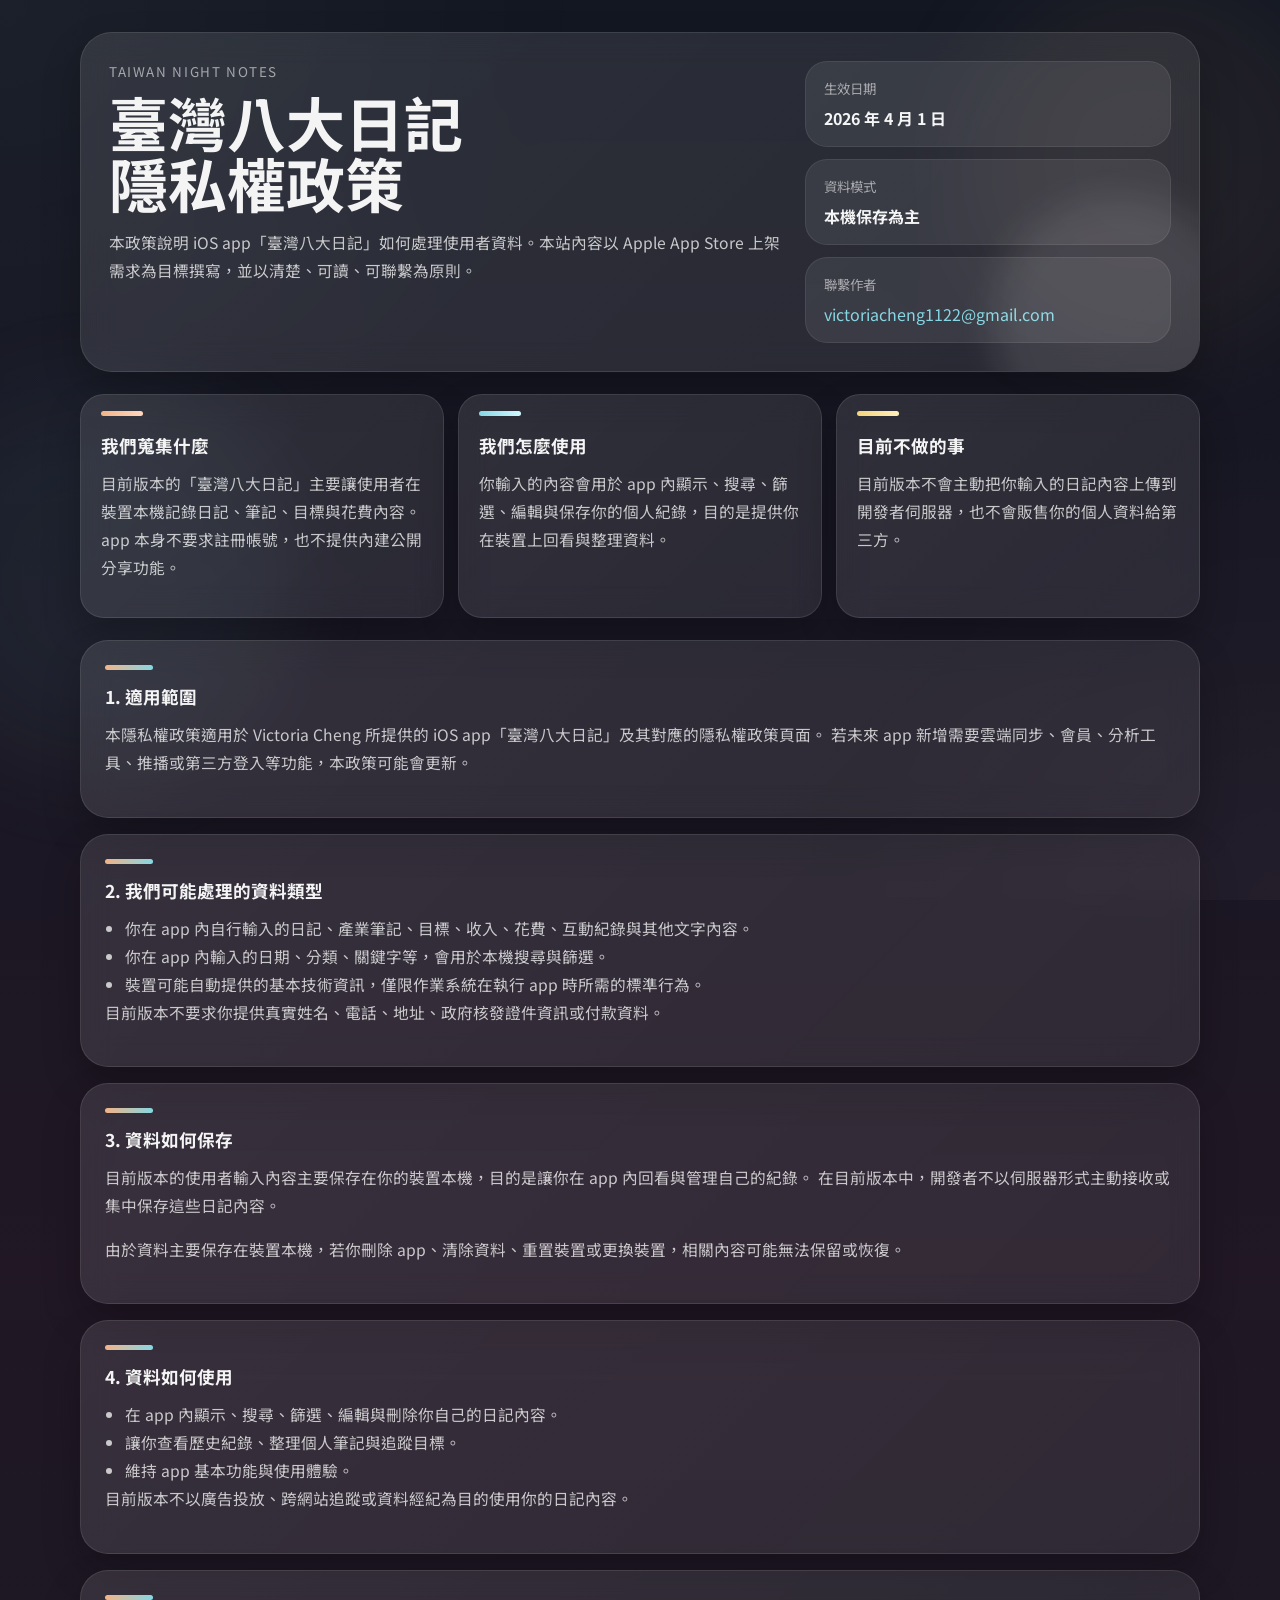
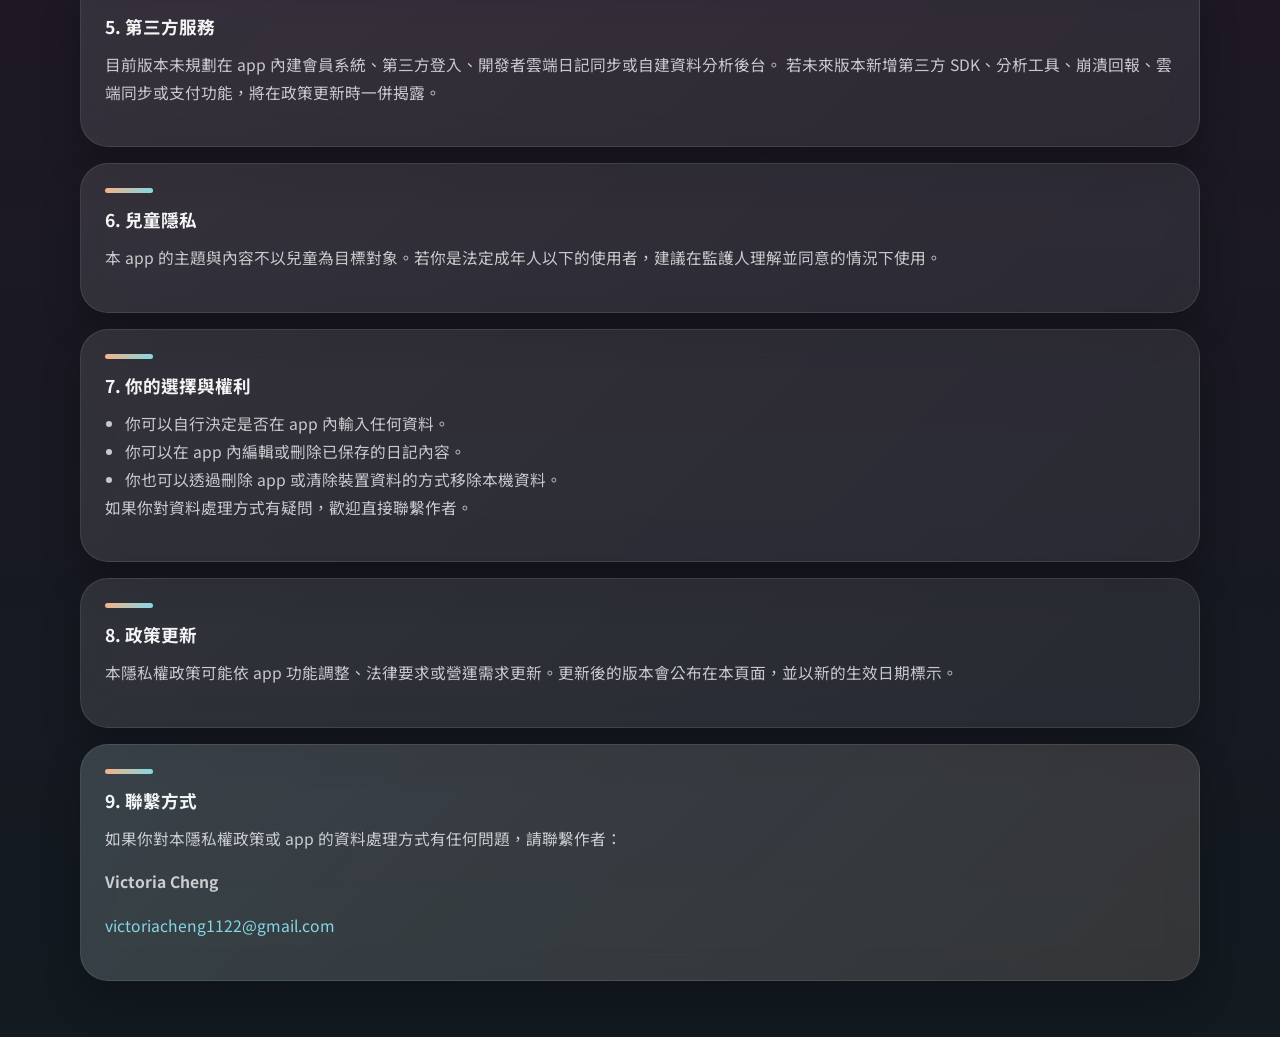
==== index.html @ fa80fc28 "Add privacy policy site" ====
<!DOCTYPE html>
<html lang="zh-Hant">
<head>
  <meta charset="UTF-8">
  <meta name="viewport" content="width=device-width, initial-scale=1.0">
  <title>臺灣八大日記 Privacy Policy</title>
  <meta
    name="description"
    content="臺灣八大日記隱私權政策。說明本 app 如何處理本機日記資料、是否蒐集個人資訊，以及聯繫作者 Victoria Cheng 的方式。"
  >
  <link rel="preconnect" href="https://fonts.googleapis.com">
  <link rel="preconnect" href="https://fonts.gstatic.com" crossorigin>
  <link href="https://fonts.googleapis.com/css2?family=Noto+Sans+TC:wght@400;500;600;700;800&display=swap" rel="stylesheet">
  <link rel="stylesheet" href="./styles.css">
</head>
<body>
  <div class="background-glow glow-left"></div>
  <div class="background-glow glow-right"></div>

  <main class="page-shell">
    <section class="hero-card">
      <div class="hero-copy">
        <p class="eyebrow">Taiwan Night Notes</p>
        <h1>臺灣八大日記<br>隱私權政策</h1>
        <p class="hero-text">
          本政策說明 iOS app「臺灣八大日記」如何處理使用者資料。本站內容以 Apple App Store
          上架需求為目標撰寫，並以清楚、可讀、可聯繫為原則。
        </p>
      </div>

      <aside class="hero-status">
        <div class="status-card">
          <span class="status-label">生效日期</span>
          <strong>2026 年 4 月 1 日</strong>
        </div>
        <div class="status-card">
          <span class="status-label">資料模式</span>
          <strong>本機保存為主</strong>
        </div>
        <div class="status-card">
          <span class="status-label">聯繫作者</span>
          <a href="mailto:victoriacheng1122@gmail.com">victoriacheng1122@gmail.com</a>
        </div>
      </aside>
    </section>

    <section class="summary-grid">
      <article class="summary-card accent-warm">
        <h2>我們蒐集什麼</h2>
        <p>
          目前版本的「臺灣八大日記」主要讓使用者在裝置本機記錄日記、筆記、目標與花費內容。
          app 本身不要求註冊帳號，也不提供內建公開分享功能。
        </p>
      </article>
      <article class="summary-card accent-cool">
        <h2>我們怎麼使用</h2>
        <p>
          你輸入的內容會用於 app 內顯示、搜尋、篩選、編輯與保存你的個人紀錄，目的是提供你在裝置上回看與整理資料。
        </p>
      </article>
      <article class="summary-card accent-gold">
        <h2>目前不做的事</h2>
        <p>
          目前版本不會主動把你輸入的日記內容上傳到開發者伺服器，也不會販售你的個人資料給第三方。
        </p>
      </article>
    </section>

    <section class="policy-layout">
      <article class="policy-card">
        <div class="section-marker"></div>
        <h2>1. 適用範圍</h2>
        <p>
          本隱私權政策適用於 Victoria Cheng 所提供的 iOS app「臺灣八大日記」及其對應的隱私權政策頁面。
          若未來 app 新增需要雲端同步、會員、分析工具、推播或第三方登入等功能，本政策可能會更新。
        </p>
      </article>

      <article class="policy-card">
        <div class="section-marker"></div>
        <h2>2. 我們可能處理的資料類型</h2>
        <ul>
          <li>你在 app 內自行輸入的日記、產業筆記、目標、收入、花費、互動紀錄與其他文字內容。</li>
          <li>你在 app 內輸入的日期、分類、關鍵字等，會用於本機搜尋與篩選。</li>
          <li>裝置可能自動提供的基本技術資訊，僅限作業系統在執行 app 時所需的標準行為。</li>
        </ul>
        <p>
          目前版本不要求你提供真實姓名、電話、地址、政府核發證件資訊或付款資料。
        </p>
      </article>

      <article class="policy-card">
        <div class="section-marker"></div>
        <h2>3. 資料如何保存</h2>
        <p>
          目前版本的使用者輸入內容主要保存在你的裝置本機，目的是讓你在 app 內回看與管理自己的紀錄。
          在目前版本中，開發者不以伺服器形式主動接收或集中保存這些日記內容。
        </p>
        <p>
          由於資料主要保存在裝置本機，若你刪除 app、清除資料、重置裝置或更換裝置，相關內容可能無法保留或恢復。
        </p>
      </article>

      <article class="policy-card">
        <div class="section-marker"></div>
        <h2>4. 資料如何使用</h2>
        <ul>
          <li>在 app 內顯示、搜尋、篩選、編輯與刪除你自己的日記內容。</li>
          <li>讓你查看歷史紀錄、整理個人筆記與追蹤目標。</li>
          <li>維持 app 基本功能與使用體驗。</li>
        </ul>
        <p>
          目前版本不以廣告投放、跨網站追蹤或資料經紀為目的使用你的日記內容。
        </p>
      </article>

      <article class="policy-card">
        <div class="section-marker"></div>
        <h2>5. 第三方服務</h2>
        <p>
          目前版本未規劃在 app 內建會員系統、第三方登入、開發者雲端日記同步或自建資料分析後台。
          若未來版本新增第三方 SDK、分析工具、崩潰回報、雲端同步或支付功能，將在政策更新時一併揭露。
        </p>
      </article>

      <article class="policy-card">
        <div class="section-marker"></div>
        <h2>6. 兒童隱私</h2>
        <p>
          本 app 的主題與內容不以兒童為目標對象。若你是法定成年人以下的使用者，建議在監護人理解並同意的情況下使用。
        </p>
      </article>

      <article class="policy-card">
        <div class="section-marker"></div>
        <h2>7. 你的選擇與權利</h2>
        <ul>
          <li>你可以自行決定是否在 app 內輸入任何資料。</li>
          <li>你可以在 app 內編輯或刪除已保存的日記內容。</li>
          <li>你也可以透過刪除 app 或清除裝置資料的方式移除本機資料。</li>
        </ul>
        <p>
          如果你對資料處理方式有疑問，歡迎直接聯繫作者。
        </p>
      </article>

      <article class="policy-card">
        <div class="section-marker"></div>
        <h2>8. 政策更新</h2>
        <p>
          本隱私權政策可能依 app 功能調整、法律要求或營運需求更新。更新後的版本會公布在本頁面，並以新的生效日期標示。
        </p>
      </article>

      <article class="policy-card contact-card">
        <div class="section-marker"></div>
        <h2>9. 聯繫方式</h2>
        <p>如果你對本隱私權政策或 app 的資料處理方式有任何問題，請聯繫作者：</p>
        <p><strong>Victoria Cheng</strong></p>
        <p><a href="mailto:victoriacheng1122@gmail.com">victoriacheng1122@gmail.com</a></p>
      </article>
    </section>
  </main>
</body>
</html>
---- styles.css ----
:root {
  --bg-top: #121722;
  --bg-mid: #211725;
  --bg-bottom: #121a20;
  --surface: rgba(255, 255, 255, 0.08);
  --surface-strong: rgba(255, 255, 255, 0.11);
  --border: rgba(255, 255, 255, 0.1);
  --text-main: rgba(255, 255, 255, 0.95);
  --text-soft: rgba(255, 255, 255, 0.74);
  --text-faint: rgba(255, 255, 255, 0.56);
  --warm: #f2b387;
  --cool: #86d7e3;
  --gold: #f4d37a;
  --shadow: rgba(0, 0, 0, 0.24);
}

* {
  box-sizing: border-box;
}

html {
  color-scheme: dark;
}

body {
  margin: 0;
  min-height: 100vh;
  font-family: "Noto Sans TC", sans-serif;
  color: var(--text-main);
  background:
    linear-gradient(180deg, var(--bg-top) 0%, var(--bg-mid) 48%, var(--bg-bottom) 100%);
  position: relative;
  overflow-x: hidden;
}

body::before {
  content: "";
  position: fixed;
  inset: 0;
  background:
    radial-gradient(circle at top left, rgba(255, 255, 255, 0.04), transparent 38%),
    radial-gradient(circle at bottom right, rgba(255, 255, 255, 0.03), transparent 32%);
  pointer-events: none;
}

.background-glow {
  position: fixed;
  width: 24rem;
  height: 24rem;
  border-radius: 999px;
  filter: blur(54px);
  opacity: 0.34;
  pointer-events: none;
}

.glow-left {
  background: rgba(134, 215, 227, 0.18);
  left: -6rem;
  bottom: 8rem;
}

.glow-right {
  background: rgba(242, 179, 135, 0.18);
  right: -4rem;
  top: -2rem;
}

.page-shell {
  width: min(1120px, calc(100vw - 32px));
  margin: 0 auto;
  padding: 32px 0 56px;
}

.hero-card,
.summary-card,
.policy-card {
  border: 1px solid var(--border);
  background: linear-gradient(135deg, var(--surface-strong), var(--surface));
  backdrop-filter: blur(16px);
  -webkit-backdrop-filter: blur(16px);
  box-shadow: 0 18px 38px var(--shadow);
}

.hero-card {
  border-radius: 32px;
  padding: 28px;
  display: grid;
  grid-template-columns: minmax(0, 1.75fr) minmax(280px, 0.95fr);
  gap: 22px;
  position: relative;
  overflow: hidden;
}

.hero-card::after {
  content: "";
  position: absolute;
  inset: auto -3rem -5rem auto;
  width: 16rem;
  height: 16rem;
  border-radius: 999px;
  background: rgba(255, 255, 255, 0.1);
  filter: blur(18px);
}

.eyebrow {
  margin: 0 0 10px;
  color: var(--text-faint);
  font-size: 0.84rem;
  letter-spacing: 0.12em;
  text-transform: uppercase;
}

h1,
h2,
p,
ul {
  margin-top: 0;
}

h1 {
  margin-bottom: 16px;
  font-size: clamp(2.2rem, 4.6vw, 4rem);
  line-height: 1.04;
}

h2 {
  margin-bottom: 12px;
  font-size: 1.1rem;
}

.hero-text,
.policy-card p,
.policy-card li,
.summary-card p {
  color: var(--text-soft);
  line-height: 1.78;
  font-size: 0.98rem;
}

.hero-status {
  display: grid;
  gap: 12px;
  align-content: end;
}

.status-card {
  border-radius: 22px;
  padding: 16px 18px;
  background: rgba(255, 255, 255, 0.08);
  border: 1px solid rgba(255, 255, 255, 0.08);
}

.status-label {
  display: block;
  margin-bottom: 8px;
  color: var(--text-faint);
  font-size: 0.84rem;
}

a {
  color: var(--cool);
  text-decoration: none;
}

a:hover {
  text-decoration: underline;
}

.summary-grid {
  margin-top: 22px;
  display: grid;
  grid-template-columns: repeat(3, minmax(0, 1fr));
  gap: 14px;
}

.summary-card {
  border-radius: 24px;
  padding: 20px;
  position: relative;
}

.summary-card::before {
  content: "";
  position: absolute;
  top: 16px;
  left: 20px;
  width: 42px;
  height: 5px;
  border-radius: 999px;
}

.accent-warm::before {
  background: linear-gradient(90deg, var(--warm), #ffd8bf);
}

.accent-cool::before {
  background: linear-gradient(90deg, var(--cool), #d1f8ff);
}

.accent-gold::before {
  background: linear-gradient(90deg, var(--gold), #fff0bb);
}

.summary-card h2 {
  padding-top: 18px;
}

.policy-layout {
  margin-top: 22px;
  display: grid;
  gap: 16px;
}

.policy-card {
  border-radius: 28px;
  padding: 24px;
}

.section-marker {
  width: 48px;
  height: 5px;
  border-radius: 999px;
  margin-bottom: 14px;
  background: linear-gradient(90deg, var(--warm), var(--cool));
}

.policy-card ul {
  padding-left: 1.25rem;
  margin-bottom: 0;
}

.contact-card {
  background:
    linear-gradient(135deg, rgba(255, 255, 255, 0.12), rgba(255, 255, 255, 0.07)),
    linear-gradient(135deg, rgba(134, 215, 227, 0.08), rgba(242, 179, 135, 0.08));
}

@media (max-width: 920px) {
  .hero-card {
    grid-template-columns: 1fr;
  }

  .summary-grid {
    grid-template-columns: 1fr;
  }
}

@media (max-width: 640px) {
  .page-shell {
    width: min(100vw - 20px, 1120px);
    padding-top: 18px;
    padding-bottom: 32px;
  }

  .hero-card,
  .summary-card,
  .policy-card {
    border-radius: 24px;
  }

  .hero-card,
  .policy-card {
    padding: 20px;
  }
}
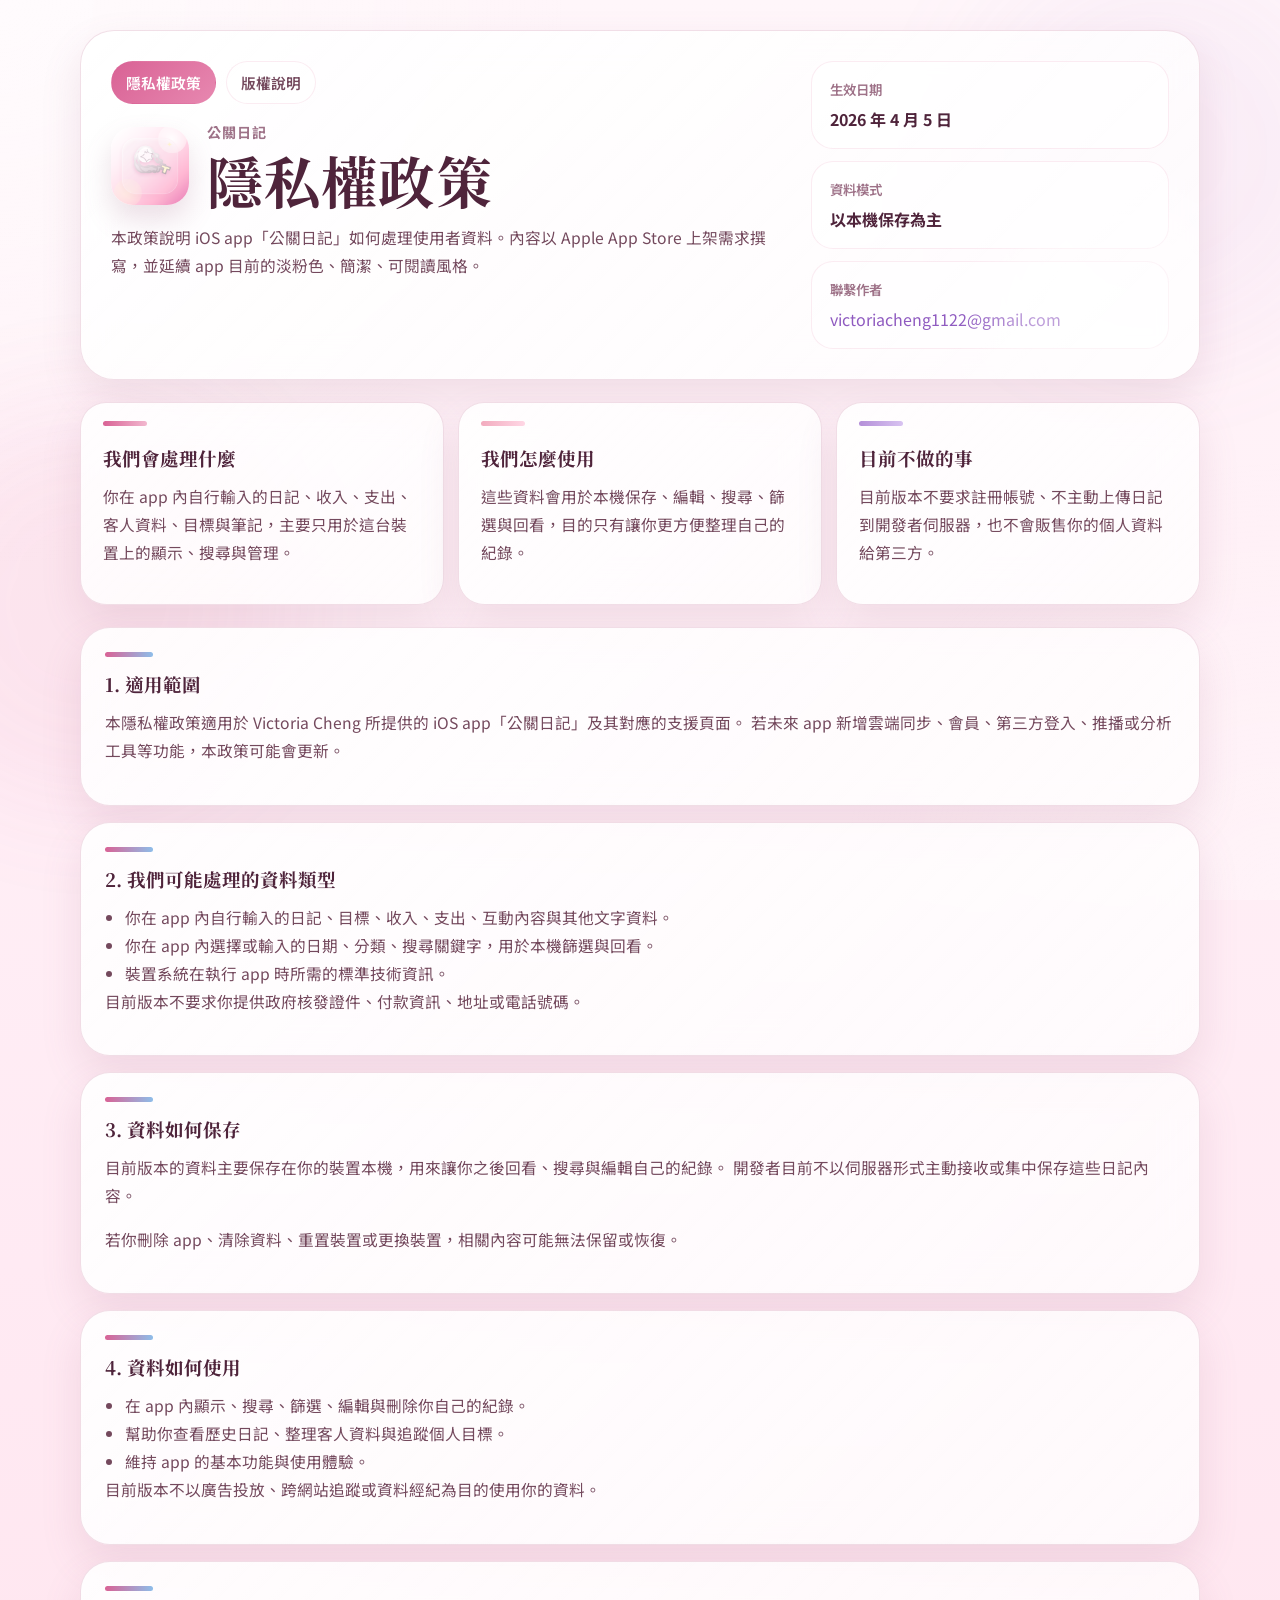
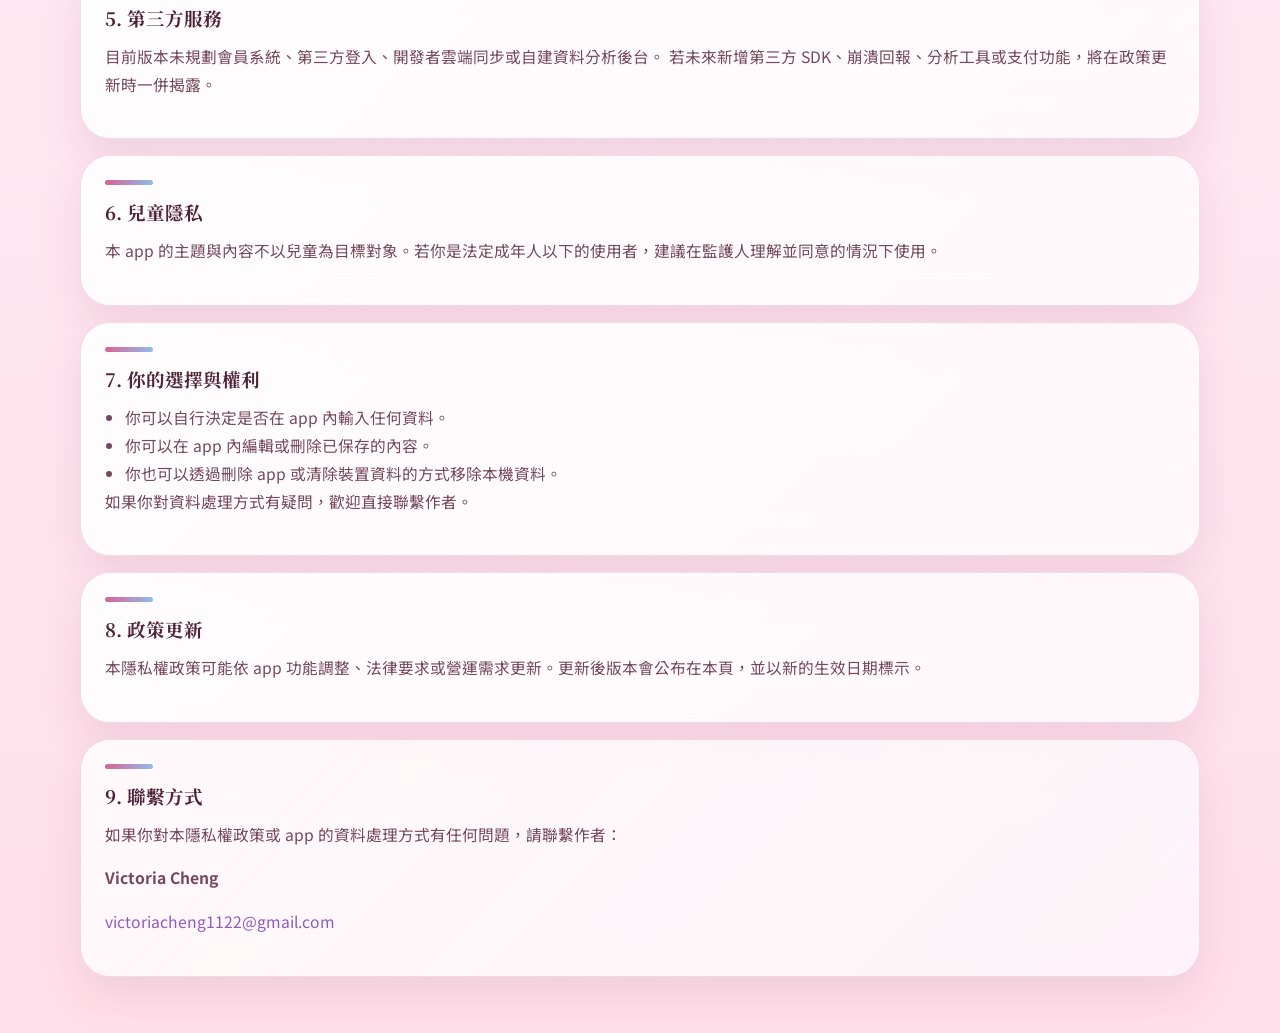
==== commit eefc8e87: "Refresh policy site design and add copyright page" ====
--- a/index.html
+++ b/index.html
@@ -3,14 +3,14 @@
 <head>
   <meta charset="UTF-8">
   <meta name="viewport" content="width=device-width, initial-scale=1.0">
-  <title>臺灣八大日記 Privacy Policy</title>
+  <title>公關日記｜隱私權政策</title>
   <meta
     name="description"
-    content="臺灣八大日記隱私權政策。說明本 app 如何處理本機日記資料、是否蒐集個人資訊，以及聯繫作者 Victoria Cheng 的方式。"
+    content="公關日記隱私權政策。說明本 app 如何處理本機日記資料、是否蒐集個人資訊，以及聯繫作者 Victoria Cheng 的方式。"
   >
   <link rel="preconnect" href="https://fonts.googleapis.com">
   <link rel="preconnect" href="https://fonts.gstatic.com" crossorigin>
-  <link href="https://fonts.googleapis.com/css2?family=Noto+Sans+TC:wght@400;500;600;700;800&display=swap" rel="stylesheet">
+  <link href="https://fonts.googleapis.com/css2?family=Noto+Sans+TC:wght@400;500;600;700;800&family=Noto+Serif+TC:wght@700;900&display=swap" rel="stylesheet">
   <link rel="stylesheet" href="./styles.css">
 </head>
 <body>
@@ -20,22 +20,33 @@
   <main class="page-shell">
     <section class="hero-card">
       <div class="hero-copy">
-        <p class="eyebrow">Taiwan Night Notes</p>
-        <h1>臺灣八大日記<br>隱私權政策</h1>
+        <nav class="top-nav" aria-label="支援頁面導覽">
+          <a class="nav-pill is-active" href="./index.html">隱私權政策</a>
+          <a class="nav-pill" href="./copyright.html">版權說明</a>
+        </nav>
+
+        <div class="brand-lockup">
+          <img class="app-icon" src="./assets/app-icon.png" alt="公關日記 App Icon">
+          <div>
+            <p class="eyebrow">公關日記</p>
+            <h1>隱私權政策</h1>
+          </div>
+        </div>
+
         <p class="hero-text">
-          本政策說明 iOS app「臺灣八大日記」如何處理使用者資料。本站內容以 Apple App Store
-          上架需求為目標撰寫，並以清楚、可讀、可聯繫為原則。
+          本政策說明 iOS app「公關日記」如何處理使用者資料。內容以 Apple App Store
+          上架需求撰寫，並延續 app 目前的淡粉色、簡潔、可閱讀風格。
         </p>
       </div>
 
       <aside class="hero-status">
         <div class="status-card">
           <span class="status-label">生效日期</span>
-          <strong>2026 年 4 月 1 日</strong>
+          <strong>2026 年 4 月 5 日</strong>
         </div>
         <div class="status-card">
           <span class="status-label">資料模式</span>
-          <strong>本機保存為主</strong>
+          <strong>以本機保存為主</strong>
         </div>
         <div class="status-card">
           <span class="status-label">聯繫作者</span>
@@ -45,24 +56,17 @@
     </section>
 
     <section class="summary-grid">
-      <article class="summary-card accent-warm">
-        <h2>我們蒐集什麼</h2>
-        <p>
-          目前版本的「臺灣八大日記」主要讓使用者在裝置本機記錄日記、筆記、目標與花費內容。
-          app 本身不要求註冊帳號，也不提供內建公開分享功能。
-        </p>
+      <article class="summary-card accent-rose">
+        <h2>我們會處理什麼</h2>
+        <p>你在 app 內自行輸入的日記、收入、支出、客人資料、目標與筆記，主要只用於這台裝置上的顯示、搜尋與管理。</p>
       </article>
-      <article class="summary-card accent-cool">
+      <article class="summary-card accent-peach">
         <h2>我們怎麼使用</h2>
-        <p>
-          你輸入的內容會用於 app 內顯示、搜尋、篩選、編輯與保存你的個人紀錄，目的是提供你在裝置上回看與整理資料。
-        </p>
+        <p>這些資料會用於本機保存、編輯、搜尋、篩選與回看，目的只有讓你更方便整理自己的紀錄。</p>
       </article>
-      <article class="summary-card accent-gold">
+      <article class="summary-card accent-lavender">
         <h2>目前不做的事</h2>
-        <p>
-          目前版本不會主動把你輸入的日記內容上傳到開發者伺服器，也不會販售你的個人資料給第三方。
-        </p>
+        <p>目前版本不要求註冊帳號、不主動上傳日記到開發者伺服器，也不會販售你的個人資料給第三方。</p>
       </article>
     </section>
 
@@ -71,8 +75,8 @@
         <div class="section-marker"></div>
         <h2>1. 適用範圍</h2>
         <p>
-          本隱私權政策適用於 Victoria Cheng 所提供的 iOS app「臺灣八大日記」及其對應的隱私權政策頁面。
-          若未來 app 新增需要雲端同步、會員、分析工具、推播或第三方登入等功能，本政策可能會更新。
+          本隱私權政策適用於 Victoria Cheng 所提供的 iOS app「公關日記」及其對應的支援頁面。
+          若未來 app 新增雲端同步、會員、第三方登入、推播或分析工具等功能，本政策可能會更新。
         </p>
       </article>
 
@@ -80,24 +84,22 @@
         <div class="section-marker"></div>
         <h2>2. 我們可能處理的資料類型</h2>
         <ul>
-          <li>你在 app 內自行輸入的日記、產業筆記、目標、收入、花費、互動紀錄與其他文字內容。</li>
-          <li>你在 app 內輸入的日期、分類、關鍵字等，會用於本機搜尋與篩選。</li>
-          <li>裝置可能自動提供的基本技術資訊，僅限作業系統在執行 app 時所需的標準行為。</li>
+          <li>你在 app 內自行輸入的日記、目標、收入、支出、互動內容與其他文字資料。</li>
+          <li>你在 app 內選擇或輸入的日期、分類、搜尋關鍵字，用於本機篩選與回看。</li>
+          <li>裝置系統在執行 app 時所需的標準技術資訊。</li>
         </ul>
-        <p>
-          目前版本不要求你提供真實姓名、電話、地址、政府核發證件資訊或付款資料。
-        </p>
+        <p>目前版本不要求你提供政府核發證件、付款資訊、地址或電話號碼。</p>
       </article>
 
       <article class="policy-card">
         <div class="section-marker"></div>
         <h2>3. 資料如何保存</h2>
         <p>
-          目前版本的使用者輸入內容主要保存在你的裝置本機，目的是讓你在 app 內回看與管理自己的紀錄。
-          在目前版本中，開發者不以伺服器形式主動接收或集中保存這些日記內容。
+          目前版本的資料主要保存在你的裝置本機，用來讓你之後回看、搜尋與編輯自己的紀錄。
+          開發者目前不以伺服器形式主動接收或集中保存這些日記內容。
         </p>
         <p>
-          由於資料主要保存在裝置本機，若你刪除 app、清除資料、重置裝置或更換裝置，相關內容可能無法保留或恢復。
+          若你刪除 app、清除資料、重置裝置或更換裝置，相關內容可能無法保留或恢復。
         </p>
       </article>
 
@@ -105,21 +107,19 @@
         <div class="section-marker"></div>
         <h2>4. 資料如何使用</h2>
         <ul>
-          <li>在 app 內顯示、搜尋、篩選、編輯與刪除你自己的日記內容。</li>
-          <li>讓你查看歷史紀錄、整理個人筆記與追蹤目標。</li>
-          <li>維持 app 基本功能與使用體驗。</li>
+          <li>在 app 內顯示、搜尋、篩選、編輯與刪除你自己的紀錄。</li>
+          <li>幫助你查看歷史日記、整理客人資料與追蹤個人目標。</li>
+          <li>維持 app 的基本功能與使用體驗。</li>
         </ul>
-        <p>
-          目前版本不以廣告投放、跨網站追蹤或資料經紀為目的使用你的日記內容。
-        </p>
+        <p>目前版本不以廣告投放、跨網站追蹤或資料經紀為目的使用你的資料。</p>
       </article>
 
       <article class="policy-card">
         <div class="section-marker"></div>
         <h2>5. 第三方服務</h2>
         <p>
-          目前版本未規劃在 app 內建會員系統、第三方登入、開發者雲端日記同步或自建資料分析後台。
-          若未來版本新增第三方 SDK、分析工具、崩潰回報、雲端同步或支付功能，將在政策更新時一併揭露。
+          目前版本未規劃會員系統、第三方登入、開發者雲端同步或自建資料分析後台。
+          若未來新增第三方 SDK、崩潰回報、分析工具或支付功能，將在政策更新時一併揭露。
         </p>
       </article>
 
@@ -136,19 +136,17 @@
         <h2>7. 你的選擇與權利</h2>
         <ul>
           <li>你可以自行決定是否在 app 內輸入任何資料。</li>
-          <li>你可以在 app 內編輯或刪除已保存的日記內容。</li>
+          <li>你可以在 app 內編輯或刪除已保存的內容。</li>
           <li>你也可以透過刪除 app 或清除裝置資料的方式移除本機資料。</li>
         </ul>
-        <p>
-          如果你對資料處理方式有疑問，歡迎直接聯繫作者。
-        </p>
+        <p>如果你對資料處理方式有疑問，歡迎直接聯繫作者。</p>
       </article>
 
       <article class="policy-card">
         <div class="section-marker"></div>
         <h2>8. 政策更新</h2>
         <p>
-          本隱私權政策可能依 app 功能調整、法律要求或營運需求更新。更新後的版本會公布在本頁面，並以新的生效日期標示。
+          本隱私權政策可能依 app 功能調整、法律要求或營運需求更新。更新後版本會公布在本頁，並以新的生效日期標示。
         </p>
       </article>
 
--- a/styles.css
+++ b/styles.css
@@ -1,17 +1,18 @@
 :root {
-  --bg-top: #121722;
-  --bg-mid: #211725;
-  --bg-bottom: #121a20;
-  --surface: rgba(255, 255, 255, 0.08);
-  --surface-strong: rgba(255, 255, 255, 0.11);
-  --border: rgba(255, 255, 255, 0.1);
-  --text-main: rgba(255, 255, 255, 0.95);
-  --text-soft: rgba(255, 255, 255, 0.74);
-  --text-faint: rgba(255, 255, 255, 0.56);
-  --warm: #f2b387;
-  --cool: #86d7e3;
-  --gold: #f4d37a;
-  --shadow: rgba(0, 0, 0, 0.24);
+  --bg-top: #fff6fa;
+  --bg-mid: #ffeaf3;
+  --bg-bottom: #ffdfe9;
+  --surface: rgba(255, 255, 255, 0.74);
+  --surface-strong: rgba(255, 255, 255, 0.9);
+  --border: rgba(214, 160, 186, 0.34);
+  --text-main: #4f243b;
+  --text-soft: #74495d;
+  --text-faint: #9e7288;
+  --rose: #d96295;
+  --peach: #f2abbe;
+  --lavender: #b48fd8;
+  --blue: #8ebde9;
+  --shadow: rgba(156, 93, 127, 0.14);
 }
 
 * {
@@ -19,7 +20,7 @@
 }
 
 html {
-  color-scheme: dark;
+  color-scheme: light;
 }
 
 body {
@@ -27,8 +28,7 @@
   min-height: 100vh;
   font-family: "Noto Sans TC", sans-serif;
   color: var(--text-main);
-  background:
-    linear-gradient(180deg, var(--bg-top) 0%, var(--bg-mid) 48%, var(--bg-bottom) 100%);
+  background: linear-gradient(180deg, var(--bg-top) 0%, var(--bg-mid) 48%, var(--bg-bottom) 100%);
   position: relative;
   overflow-x: hidden;
 }
@@ -38,37 +38,37 @@
   position: fixed;
   inset: 0;
   background:
-    radial-gradient(circle at top left, rgba(255, 255, 255, 0.04), transparent 38%),
-    radial-gradient(circle at bottom right, rgba(255, 255, 255, 0.03), transparent 32%);
+    radial-gradient(circle at top left, rgba(255, 255, 255, 0.6), transparent 36%),
+    radial-gradient(circle at bottom right, rgba(255, 255, 255, 0.34), transparent 28%);
   pointer-events: none;
 }
 
 .background-glow {
   position: fixed;
-  width: 24rem;
-  height: 24rem;
-  border-radius: 999px;
-  filter: blur(54px);
-  opacity: 0.34;
+  width: 25rem;
+  height: 25rem;
+  border-radius: 999px;
+  filter: blur(62px);
+  opacity: 0.42;
   pointer-events: none;
 }
 
 .glow-left {
-  background: rgba(134, 215, 227, 0.18);
-  left: -6rem;
-  bottom: 8rem;
+  background: rgba(217, 98, 149, 0.2);
+  left: -7rem;
+  bottom: 6rem;
 }
 
 .glow-right {
-  background: rgba(242, 179, 135, 0.18);
-  right: -4rem;
-  top: -2rem;
+  background: rgba(180, 143, 216, 0.16);
+  right: -5rem;
+  top: -3rem;
 }
 
 .page-shell {
   width: min(1120px, calc(100vw - 32px));
   margin: 0 auto;
-  padding: 32px 0 56px;
+  padding: 30px 0 56px;
 }
 
 .hero-card,
@@ -76,17 +76,17 @@
 .policy-card {
   border: 1px solid var(--border);
   background: linear-gradient(135deg, var(--surface-strong), var(--surface));
-  backdrop-filter: blur(16px);
-  -webkit-backdrop-filter: blur(16px);
-  box-shadow: 0 18px 38px var(--shadow);
+  backdrop-filter: blur(18px);
+  -webkit-backdrop-filter: blur(18px);
+  box-shadow: 0 18px 40px var(--shadow);
 }
 
 .hero-card {
-  border-radius: 32px;
-  padding: 28px;
+  border-radius: 34px;
+  padding: 30px;
   display: grid;
-  grid-template-columns: minmax(0, 1.75fr) minmax(280px, 0.95fr);
-  gap: 22px;
+  grid-template-columns: minmax(0, 1.7fr) minmax(260px, 0.9fr);
+  gap: 24px;
   position: relative;
   overflow: hidden;
 }
@@ -94,20 +94,63 @@
 .hero-card::after {
   content: "";
   position: absolute;
-  inset: auto -3rem -5rem auto;
-  width: 16rem;
-  height: 16rem;
-  border-radius: 999px;
-  background: rgba(255, 255, 255, 0.1);
-  filter: blur(18px);
+  right: -4rem;
+  bottom: -5rem;
+  width: 17rem;
+  height: 17rem;
+  border-radius: 999px;
+  background: rgba(255, 255, 255, 0.42);
+  filter: blur(22px);
+}
+
+.top-nav {
+  display: flex;
+  flex-wrap: wrap;
+  gap: 10px;
+  margin-bottom: 18px;
+}
+
+.nav-pill {
+  display: inline-flex;
+  align-items: center;
+  justify-content: center;
+  padding: 10px 14px;
+  border-radius: 999px;
+  color: var(--text-soft);
+  background: rgba(255, 255, 255, 0.62);
+  border: 1px solid rgba(217, 98, 149, 0.12);
+  text-decoration: none;
+  font-size: 0.92rem;
+  font-weight: 600;
+}
+
+.nav-pill.is-active {
+  color: #fff;
+  background: linear-gradient(135deg, var(--rose), #e788b0);
+  border-color: transparent;
+}
+
+.brand-lockup {
+  display: flex;
+  align-items: center;
+  gap: 18px;
+  margin-bottom: 14px;
+}
+
+.app-icon {
+  width: 78px;
+  height: 78px;
+  border-radius: 22px;
+  box-shadow: 0 14px 28px rgba(156, 93, 127, 0.2);
+  flex: 0 0 auto;
 }
 
 .eyebrow {
-  margin: 0 0 10px;
+  margin: 0 0 8px;
   color: var(--text-faint);
-  font-size: 0.84rem;
-  letter-spacing: 0.12em;
-  text-transform: uppercase;
+  font-size: 0.88rem;
+  letter-spacing: 0.08em;
+  font-weight: 700;
 }
 
 h1,
@@ -118,14 +161,17 @@
 }
 
 h1 {
-  margin-bottom: 16px;
-  font-size: clamp(2.2rem, 4.6vw, 4rem);
-  line-height: 1.04;
+  margin-bottom: 0;
+  font-family: "Noto Serif TC", serif;
+  font-size: clamp(2.3rem, 4.4vw, 4rem);
+  line-height: 1.06;
+  letter-spacing: 0.02em;
 }
 
 h2 {
   margin-bottom: 12px;
-  font-size: 1.1rem;
+  font-family: "Noto Serif TC", serif;
+  font-size: 1.16rem;
 }
 
 .hero-text,
@@ -145,9 +191,9 @@
 
 .status-card {
   border-radius: 22px;
-  padding: 16px 18px;
-  background: rgba(255, 255, 255, 0.08);
-  border: 1px solid rgba(255, 255, 255, 0.08);
+  padding: 17px 18px;
+  background: rgba(255, 255, 255, 0.62);
+  border: 1px solid rgba(217, 98, 149, 0.12);
 }
 
 .status-label {
@@ -155,10 +201,11 @@
   margin-bottom: 8px;
   color: var(--text-faint);
   font-size: 0.84rem;
+  font-weight: 600;
 }
 
 a {
-  color: var(--cool);
+  color: #8f5ac0;
   text-decoration: none;
 }
 
@@ -174,35 +221,35 @@
 }
 
 .summary-card {
-  border-radius: 24px;
-  padding: 20px;
+  border-radius: 26px;
+  padding: 22px;
   position: relative;
 }
 
 .summary-card::before {
   content: "";
   position: absolute;
-  top: 16px;
-  left: 20px;
-  width: 42px;
+  top: 18px;
+  left: 22px;
+  width: 44px;
   height: 5px;
   border-radius: 999px;
 }
 
-.accent-warm::before {
-  background: linear-gradient(90deg, var(--warm), #ffd8bf);
-}
-
-.accent-cool::before {
-  background: linear-gradient(90deg, var(--cool), #d1f8ff);
-}
-
-.accent-gold::before {
-  background: linear-gradient(90deg, var(--gold), #fff0bb);
+.accent-rose::before {
+  background: linear-gradient(90deg, var(--rose), #f2b8cf);
+}
+
+.accent-peach::before {
+  background: linear-gradient(90deg, var(--peach), #ffd7e5);
+}
+
+.accent-lavender::before {
+  background: linear-gradient(90deg, var(--lavender), #d8c3f1);
 }
 
 .summary-card h2 {
-  padding-top: 18px;
+  padding-top: 20px;
 }
 
 .policy-layout {
@@ -212,7 +259,7 @@
 }
 
 .policy-card {
-  border-radius: 28px;
+  border-radius: 30px;
   padding: 24px;
 }
 
@@ -221,7 +268,7 @@
   height: 5px;
   border-radius: 999px;
   margin-bottom: 14px;
-  background: linear-gradient(90deg, var(--warm), var(--cool));
+  background: linear-gradient(90deg, var(--rose), var(--blue));
 }
 
 .policy-card ul {
@@ -231,8 +278,8 @@
 
 .contact-card {
   background:
-    linear-gradient(135deg, rgba(255, 255, 255, 0.12), rgba(255, 255, 255, 0.07)),
-    linear-gradient(135deg, rgba(134, 215, 227, 0.08), rgba(242, 179, 135, 0.08));
+    linear-gradient(135deg, rgba(255, 255, 255, 0.86), rgba(255, 255, 255, 0.68)),
+    linear-gradient(135deg, rgba(217, 98, 149, 0.08), rgba(180, 143, 216, 0.08));
 }
 
 @media (max-width: 920px) {
@@ -262,4 +309,14 @@
   .policy-card {
     padding: 20px;
   }
-}
+
+  .brand-lockup {
+    align-items: flex-start;
+  }
+
+  .app-icon {
+    width: 64px;
+    height: 64px;
+    border-radius: 18px;
+  }
+}
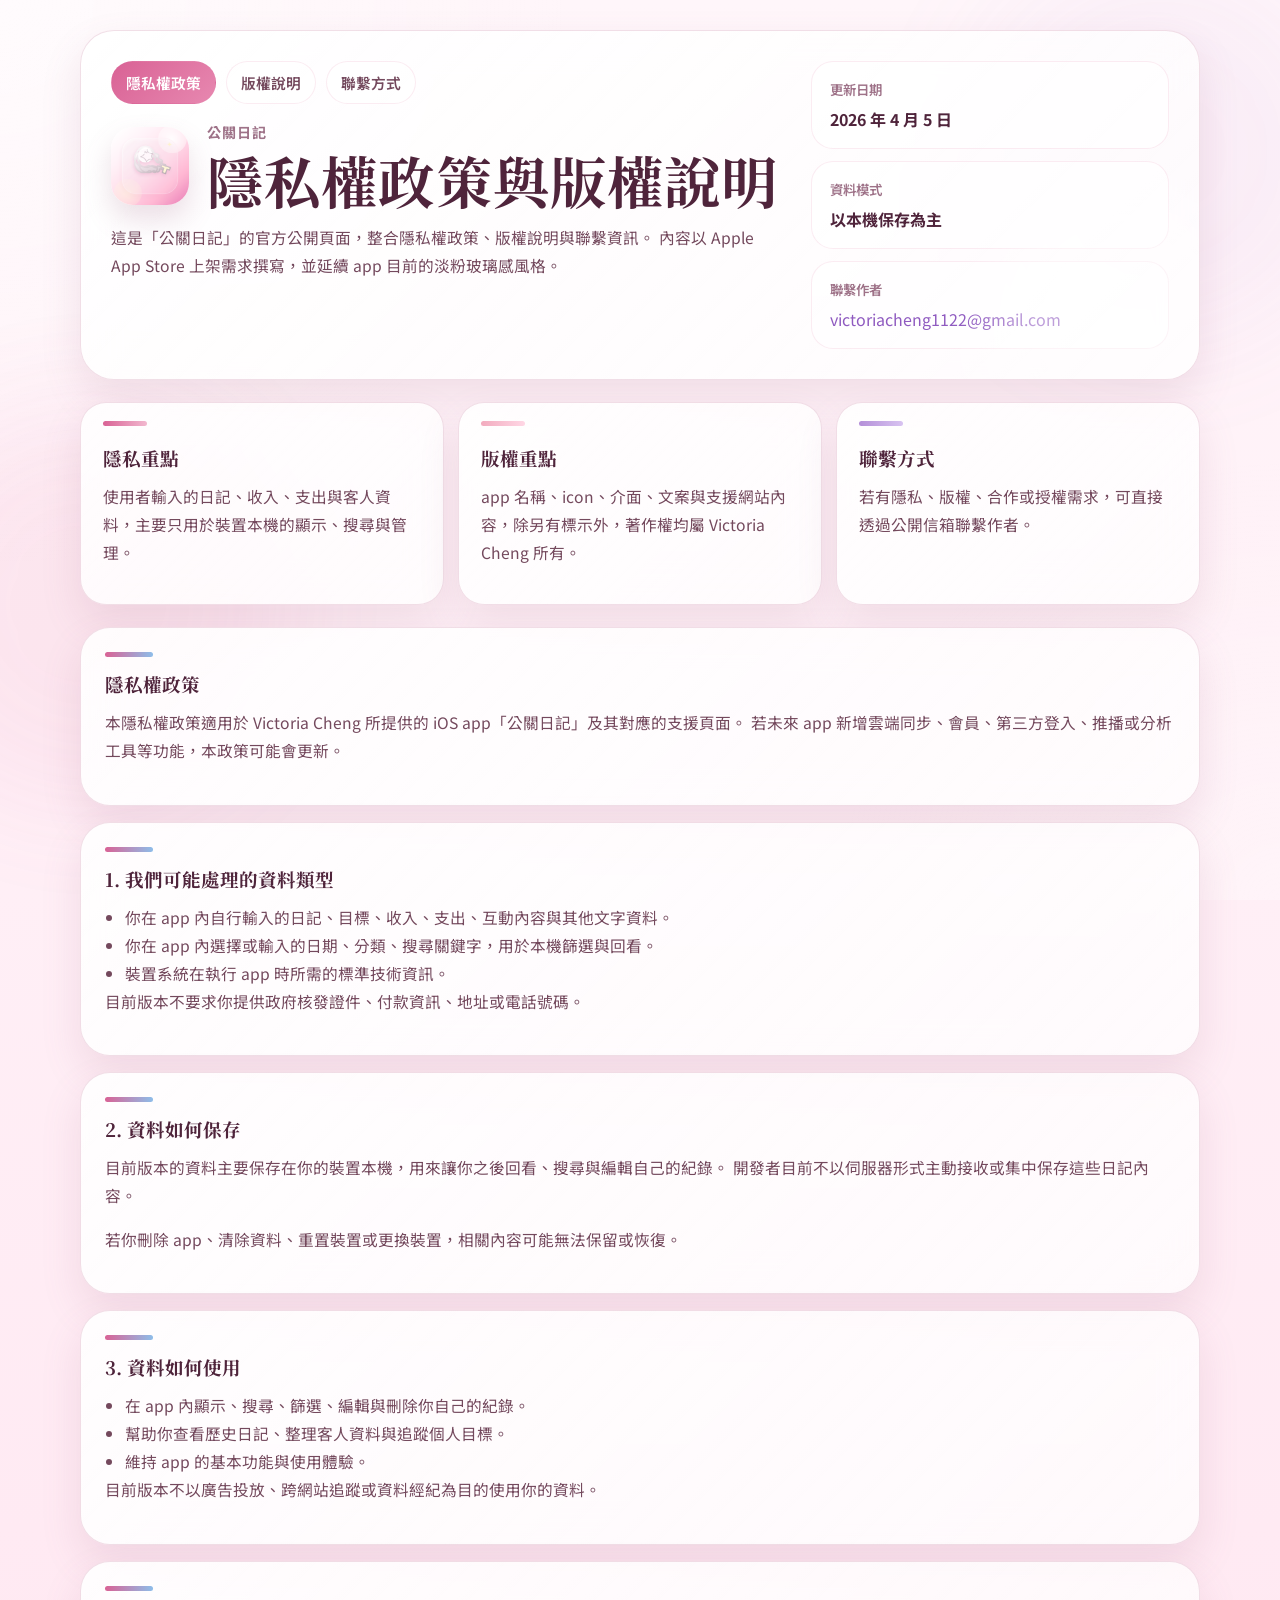
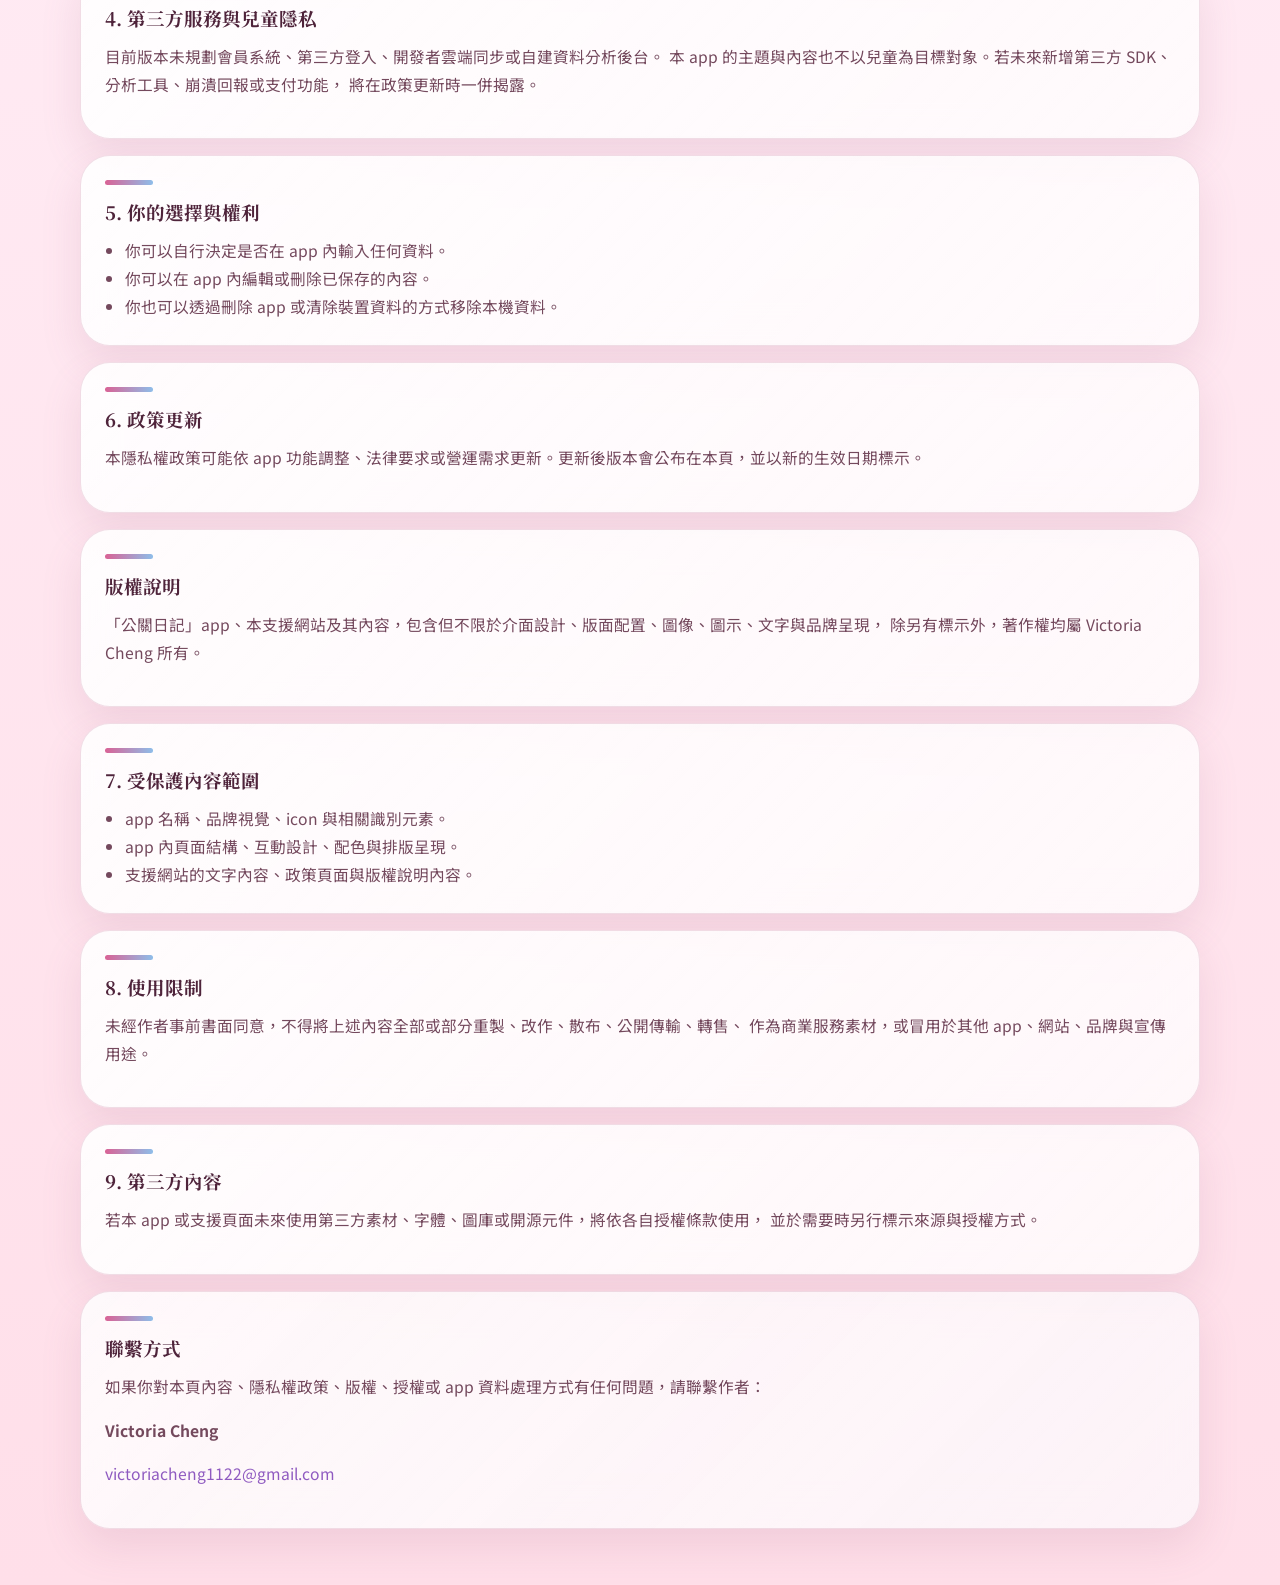
==== commit b4fa66e5: "Merge privacy and copyright into one page" ====
--- a/index.html
+++ b/index.html
@@ -3,10 +3,10 @@
 <head>
   <meta charset="UTF-8">
   <meta name="viewport" content="width=device-width, initial-scale=1.0">
-  <title>公關日記｜隱私權政策</title>
+  <title>公關日記｜隱私權政策與版權說明</title>
   <meta
     name="description"
-    content="公關日記隱私權政策。說明本 app 如何處理本機日記資料、是否蒐集個人資訊，以及聯繫作者 Victoria Cheng 的方式。"
+    content="公關日記官方支援頁，整合隱私權政策、版權說明與聯繫方式，提供 Apple App Store 上架所需公開資訊。"
   >
   <link rel="preconnect" href="https://fonts.googleapis.com">
   <link rel="preconnect" href="https://fonts.gstatic.com" crossorigin>
@@ -20,28 +20,29 @@
   <main class="page-shell">
     <section class="hero-card">
       <div class="hero-copy">
-        <nav class="top-nav" aria-label="支援頁面導覽">
-          <a class="nav-pill is-active" href="./index.html">隱私權政策</a>
-          <a class="nav-pill" href="./copyright.html">版權說明</a>
+        <nav class="top-nav" aria-label="頁內導覽">
+          <a class="nav-pill is-active" href="#privacy">隱私權政策</a>
+          <a class="nav-pill" href="#copyright">版權說明</a>
+          <a class="nav-pill" href="#contact">聯繫方式</a>
         </nav>
 
         <div class="brand-lockup">
           <img class="app-icon" src="./assets/app-icon.png" alt="公關日記 App Icon">
           <div>
             <p class="eyebrow">公關日記</p>
-            <h1>隱私權政策</h1>
+            <h1>隱私權政策與版權說明</h1>
           </div>
         </div>
 
         <p class="hero-text">
-          本政策說明 iOS app「公關日記」如何處理使用者資料。內容以 Apple App Store
-          上架需求撰寫，並延續 app 目前的淡粉色、簡潔、可閱讀風格。
+          這是「公關日記」的官方公開頁面，整合隱私權政策、版權說明與聯繫資訊。
+          內容以 Apple App Store 上架需求撰寫，並延續 app 目前的淡粉玻璃感風格。
         </p>
       </div>
 
       <aside class="hero-status">
         <div class="status-card">
-          <span class="status-label">生效日期</span>
+          <span class="status-label">更新日期</span>
           <strong>2026 年 4 月 5 日</strong>
         </div>
         <div class="status-card">
@@ -57,23 +58,23 @@
 
     <section class="summary-grid">
       <article class="summary-card accent-rose">
-        <h2>我們會處理什麼</h2>
-        <p>你在 app 內自行輸入的日記、收入、支出、客人資料、目標與筆記，主要只用於這台裝置上的顯示、搜尋與管理。</p>
+        <h2>隱私重點</h2>
+        <p>使用者輸入的日記、收入、支出與客人資料，主要只用於裝置本機的顯示、搜尋與管理。</p>
       </article>
       <article class="summary-card accent-peach">
-        <h2>我們怎麼使用</h2>
-        <p>這些資料會用於本機保存、編輯、搜尋、篩選與回看，目的只有讓你更方便整理自己的紀錄。</p>
+        <h2>版權重點</h2>
+        <p>app 名稱、icon、介面、文案與支援網站內容，除另有標示外，著作權均屬 Victoria Cheng 所有。</p>
       </article>
       <article class="summary-card accent-lavender">
-        <h2>目前不做的事</h2>
-        <p>目前版本不要求註冊帳號、不主動上傳日記到開發者伺服器，也不會販售你的個人資料給第三方。</p>
+        <h2>聯繫方式</h2>
+        <p>若有隱私、版權、合作或授權需求，可直接透過公開信箱聯繫作者。</p>
       </article>
     </section>
 
     <section class="policy-layout">
-      <article class="policy-card">
+      <article class="policy-card" id="privacy">
         <div class="section-marker"></div>
-        <h2>1. 適用範圍</h2>
+        <h2>隱私權政策</h2>
         <p>
           本隱私權政策適用於 Victoria Cheng 所提供的 iOS app「公關日記」及其對應的支援頁面。
           若未來 app 新增雲端同步、會員、第三方登入、推播或分析工具等功能，本政策可能會更新。
@@ -82,7 +83,7 @@
 
       <article class="policy-card">
         <div class="section-marker"></div>
-        <h2>2. 我們可能處理的資料類型</h2>
+        <h2>1. 我們可能處理的資料類型</h2>
         <ul>
           <li>你在 app 內自行輸入的日記、目標、收入、支出、互動內容與其他文字資料。</li>
           <li>你在 app 內選擇或輸入的日期、分類、搜尋關鍵字，用於本機篩選與回看。</li>
@@ -93,19 +94,17 @@
 
       <article class="policy-card">
         <div class="section-marker"></div>
-        <h2>3. 資料如何保存</h2>
+        <h2>2. 資料如何保存</h2>
         <p>
           目前版本的資料主要保存在你的裝置本機，用來讓你之後回看、搜尋與編輯自己的紀錄。
           開發者目前不以伺服器形式主動接收或集中保存這些日記內容。
         </p>
-        <p>
-          若你刪除 app、清除資料、重置裝置或更換裝置，相關內容可能無法保留或恢復。
-        </p>
+        <p>若你刪除 app、清除資料、重置裝置或更換裝置，相關內容可能無法保留或恢復。</p>
       </article>
 
       <article class="policy-card">
         <div class="section-marker"></div>
-        <h2>4. 資料如何使用</h2>
+        <h2>3. 資料如何使用</h2>
         <ul>
           <li>在 app 內顯示、搜尋、篩選、編輯與刪除你自己的紀錄。</li>
           <li>幫助你查看歷史日記、整理客人資料與追蹤個人目標。</li>
@@ -116,44 +115,73 @@
 
       <article class="policy-card">
         <div class="section-marker"></div>
-        <h2>5. 第三方服務</h2>
+        <h2>4. 第三方服務與兒童隱私</h2>
         <p>
           目前版本未規劃會員系統、第三方登入、開發者雲端同步或自建資料分析後台。
-          若未來新增第三方 SDK、崩潰回報、分析工具或支付功能，將在政策更新時一併揭露。
+          本 app 的主題與內容也不以兒童為目標對象。若未來新增第三方 SDK、分析工具、崩潰回報或支付功能，
+          將在政策更新時一併揭露。
         </p>
       </article>
 
       <article class="policy-card">
         <div class="section-marker"></div>
-        <h2>6. 兒童隱私</h2>
+        <h2>5. 你的選擇與權利</h2>
+        <ul>
+          <li>你可以自行決定是否在 app 內輸入任何資料。</li>
+          <li>你可以在 app 內編輯或刪除已保存的內容。</li>
+          <li>你也可以透過刪除 app 或清除裝置資料的方式移除本機資料。</li>
+        </ul>
+      </article>
+
+      <article class="policy-card">
+        <div class="section-marker"></div>
+        <h2>6. 政策更新</h2>
         <p>
-          本 app 的主題與內容不以兒童為目標對象。若你是法定成年人以下的使用者，建議在監護人理解並同意的情況下使用。
+          本隱私權政策可能依 app 功能調整、法律要求或營運需求更新。更新後版本會公布在本頁，並以新的生效日期標示。
+        </p>
+      </article>
+
+      <article class="policy-card" id="copyright">
+        <div class="section-marker"></div>
+        <h2>版權說明</h2>
+        <p>
+          「公關日記」app、本支援網站及其內容，包含但不限於介面設計、版面配置、圖像、圖示、文字與品牌呈現，
+          除另有標示外，著作權均屬 Victoria Cheng 所有。
         </p>
       </article>
 
       <article class="policy-card">
         <div class="section-marker"></div>
-        <h2>7. 你的選擇與權利</h2>
+        <h2>7. 受保護內容範圍</h2>
         <ul>
-          <li>你可以自行決定是否在 app 內輸入任何資料。</li>
-          <li>你可以在 app 內編輯或刪除已保存的內容。</li>
-          <li>你也可以透過刪除 app 或清除裝置資料的方式移除本機資料。</li>
+          <li>app 名稱、品牌視覺、icon 與相關識別元素。</li>
+          <li>app 內頁面結構、互動設計、配色與排版呈現。</li>
+          <li>支援網站的文字內容、政策頁面與版權說明內容。</li>
         </ul>
-        <p>如果你對資料處理方式有疑問，歡迎直接聯繫作者。</p>
       </article>
 
       <article class="policy-card">
         <div class="section-marker"></div>
-        <h2>8. 政策更新</h2>
+        <h2>8. 使用限制</h2>
         <p>
-          本隱私權政策可能依 app 功能調整、法律要求或營運需求更新。更新後版本會公布在本頁，並以新的生效日期標示。
+          未經作者事前書面同意，不得將上述內容全部或部分重製、改作、散布、公開傳輸、轉售、
+          作為商業服務素材，或冒用於其他 app、網站、品牌與宣傳用途。
         </p>
       </article>
 
-      <article class="policy-card contact-card">
+      <article class="policy-card">
         <div class="section-marker"></div>
-        <h2>9. 聯繫方式</h2>
-        <p>如果你對本隱私權政策或 app 的資料處理方式有任何問題，請聯繫作者：</p>
+        <h2>9. 第三方內容</h2>
+        <p>
+          若本 app 或支援頁面未來使用第三方素材、字體、圖庫或開源元件，將依各自授權條款使用，
+          並於需要時另行標示來源與授權方式。
+        </p>
+      </article>
+
+      <article class="policy-card contact-card" id="contact">
+        <div class="section-marker"></div>
+        <h2>聯繫方式</h2>
+        <p>如果你對本頁內容、隱私權政策、版權、授權或 app 資料處理方式有任何問題，請聯繫作者：</p>
         <p><strong>Victoria Cheng</strong></p>
         <p><a href="mailto:victoriacheng1122@gmail.com">victoriacheng1122@gmail.com</a></p>
       </article>
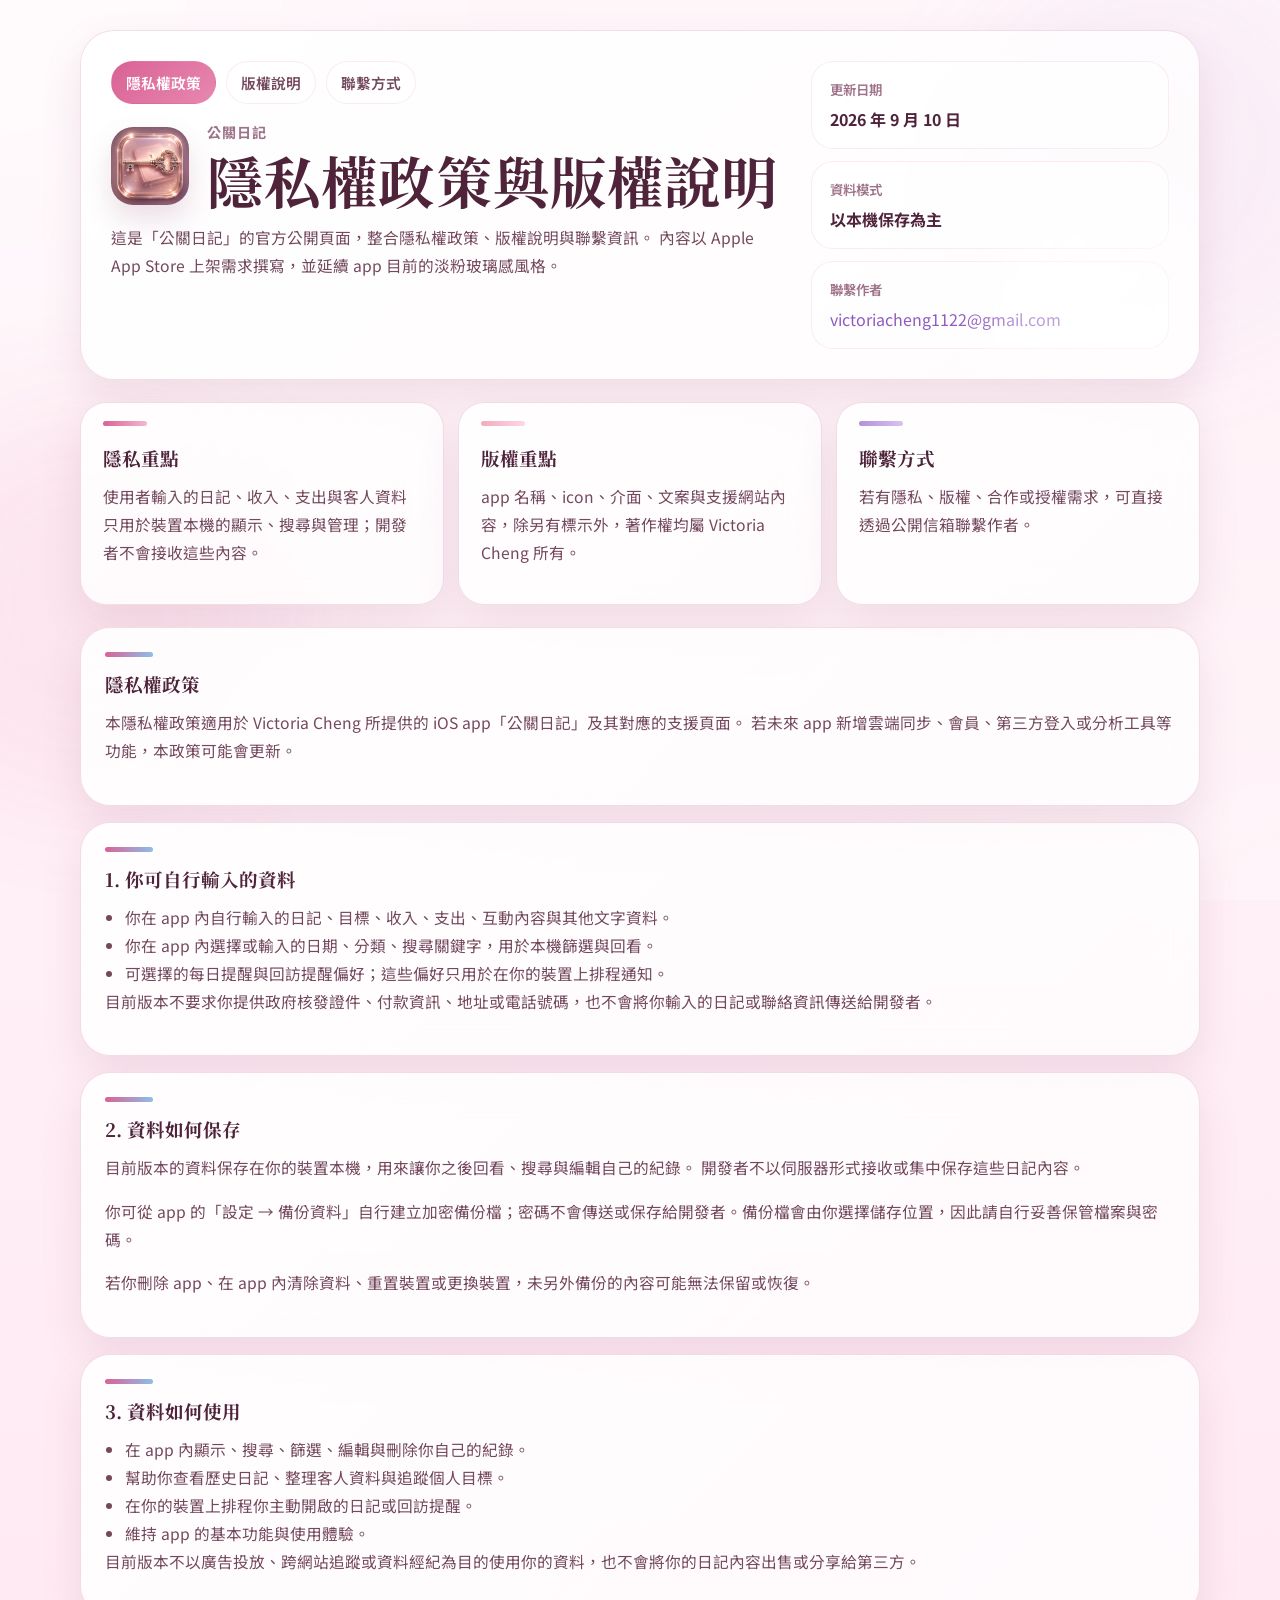
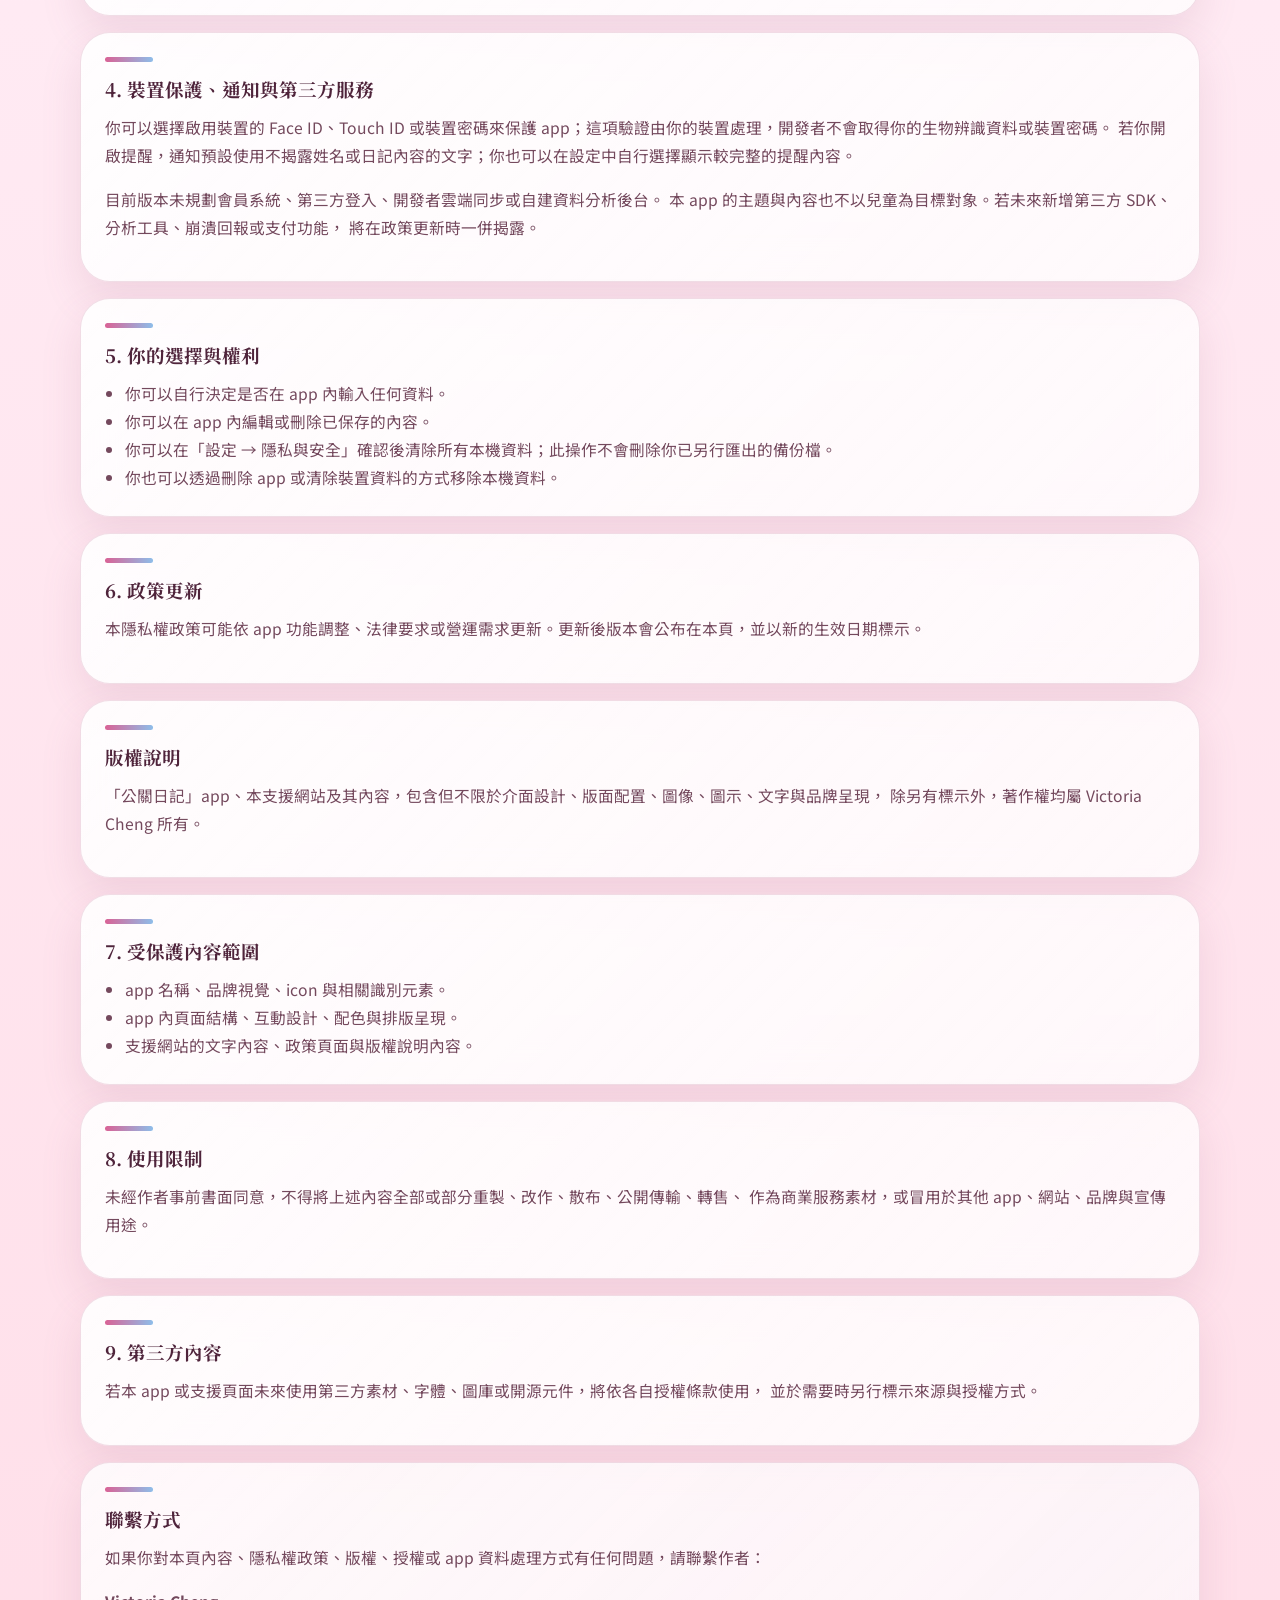
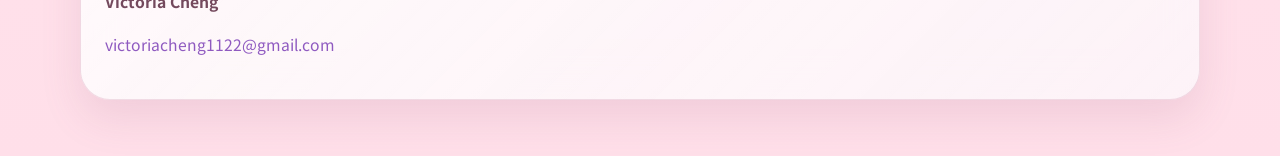
==== commit b528f255: "Update privacy policy for 2.0" ====
--- a/index.html
+++ b/index.html
@@ -43,7 +43,7 @@
       <aside class="hero-status">
         <div class="status-card">
           <span class="status-label">更新日期</span>
-          <strong>2026 年 4 月 5 日</strong>
+          <strong>2026 年 9 月 10 日</strong>
         </div>
         <div class="status-card">
           <span class="status-label">資料模式</span>
@@ -59,7 +59,7 @@
     <section class="summary-grid">
       <article class="summary-card accent-rose">
         <h2>隱私重點</h2>
-        <p>使用者輸入的日記、收入、支出與客人資料，主要只用於裝置本機的顯示、搜尋與管理。</p>
+        <p>使用者輸入的日記、收入、支出與客人資料只用於裝置本機的顯示、搜尋與管理；開發者不會接收這些內容。</p>
       </article>
       <article class="summary-card accent-peach">
         <h2>版權重點</h2>
@@ -77,29 +77,30 @@
         <h2>隱私權政策</h2>
         <p>
           本隱私權政策適用於 Victoria Cheng 所提供的 iOS app「公關日記」及其對應的支援頁面。
-          若未來 app 新增雲端同步、會員、第三方登入、推播或分析工具等功能，本政策可能會更新。
+          若未來 app 新增雲端同步、會員、第三方登入或分析工具等功能，本政策可能會更新。
         </p>
       </article>
 
       <article class="policy-card">
         <div class="section-marker"></div>
-        <h2>1. 我們可能處理的資料類型</h2>
+        <h2>1. 你可自行輸入的資料</h2>
         <ul>
           <li>你在 app 內自行輸入的日記、目標、收入、支出、互動內容與其他文字資料。</li>
           <li>你在 app 內選擇或輸入的日期、分類、搜尋關鍵字，用於本機篩選與回看。</li>
-          <li>裝置系統在執行 app 時所需的標準技術資訊。</li>
+          <li>可選擇的每日提醒與回訪提醒偏好；這些偏好只用於在你的裝置上排程通知。</li>
         </ul>
-        <p>目前版本不要求你提供政府核發證件、付款資訊、地址或電話號碼。</p>
+        <p>目前版本不要求你提供政府核發證件、付款資訊、地址或電話號碼，也不會將你輸入的日記或聯絡資訊傳送給開發者。</p>
       </article>
 
       <article class="policy-card">
         <div class="section-marker"></div>
         <h2>2. 資料如何保存</h2>
         <p>
-          目前版本的資料主要保存在你的裝置本機，用來讓你之後回看、搜尋與編輯自己的紀錄。
-          開發者目前不以伺服器形式主動接收或集中保存這些日記內容。
+          目前版本的資料保存在你的裝置本機，用來讓你之後回看、搜尋與編輯自己的紀錄。
+          開發者不以伺服器形式接收或集中保存這些日記內容。
         </p>
-        <p>若你刪除 app、清除資料、重置裝置或更換裝置，相關內容可能無法保留或恢復。</p>
+        <p>你可從 app 的「設定 → 備份資料」自行建立加密備份檔；密碼不會傳送或保存給開發者。備份檔會由你選擇儲存位置，因此請自行妥善保管檔案與密碼。</p>
+        <p>若你刪除 app、在 app 內清除資料、重置裝置或更換裝置，未另外備份的內容可能無法保留或恢復。</p>
       </article>
 
       <article class="policy-card">
@@ -108,14 +109,19 @@
         <ul>
           <li>在 app 內顯示、搜尋、篩選、編輯與刪除你自己的紀錄。</li>
           <li>幫助你查看歷史日記、整理客人資料與追蹤個人目標。</li>
+          <li>在你的裝置上排程你主動開啟的日記或回訪提醒。</li>
           <li>維持 app 的基本功能與使用體驗。</li>
         </ul>
-        <p>目前版本不以廣告投放、跨網站追蹤或資料經紀為目的使用你的資料。</p>
+        <p>目前版本不以廣告投放、跨網站追蹤或資料經紀為目的使用你的資料，也不會將你的日記內容出售或分享給第三方。</p>
       </article>
 
       <article class="policy-card">
         <div class="section-marker"></div>
-        <h2>4. 第三方服務與兒童隱私</h2>
+        <h2>4. 裝置保護、通知與第三方服務</h2>
+        <p>
+          你可以選擇啟用裝置的 Face ID、Touch ID 或裝置密碼來保護 app；這項驗證由你的裝置處理，開發者不會取得你的生物辨識資料或裝置密碼。
+          若你開啟提醒，通知預設使用不揭露姓名或日記內容的文字；你也可以在設定中自行選擇顯示較完整的提醒內容。
+        </p>
         <p>
           目前版本未規劃會員系統、第三方登入、開發者雲端同步或自建資料分析後台。
           本 app 的主題與內容也不以兒童為目標對象。若未來新增第三方 SDK、分析工具、崩潰回報或支付功能，
@@ -129,6 +135,7 @@
         <ul>
           <li>你可以自行決定是否在 app 內輸入任何資料。</li>
           <li>你可以在 app 內編輯或刪除已保存的內容。</li>
+          <li>你可以在「設定 → 隱私與安全」確認後清除所有本機資料；此操作不會刪除你已另行匯出的備份檔。</li>
           <li>你也可以透過刪除 app 或清除裝置資料的方式移除本機資料。</li>
         </ul>
       </article>
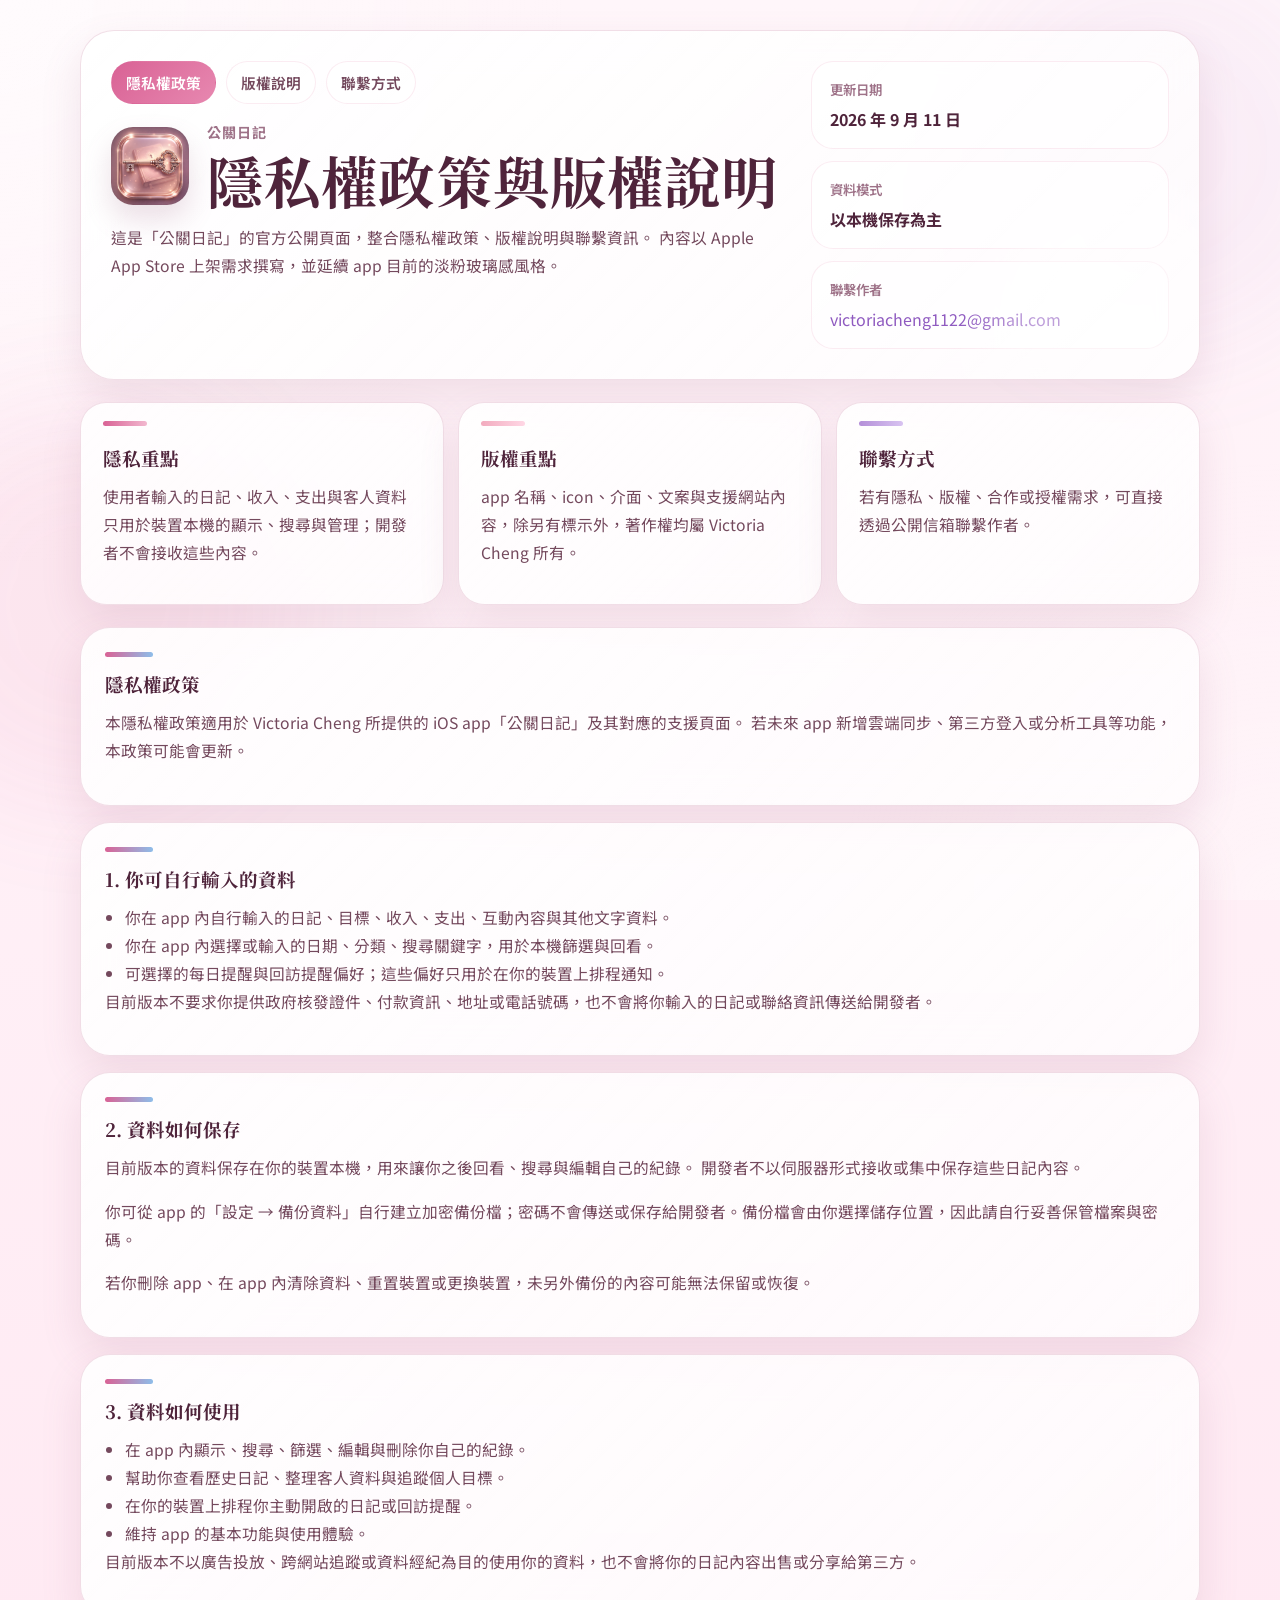
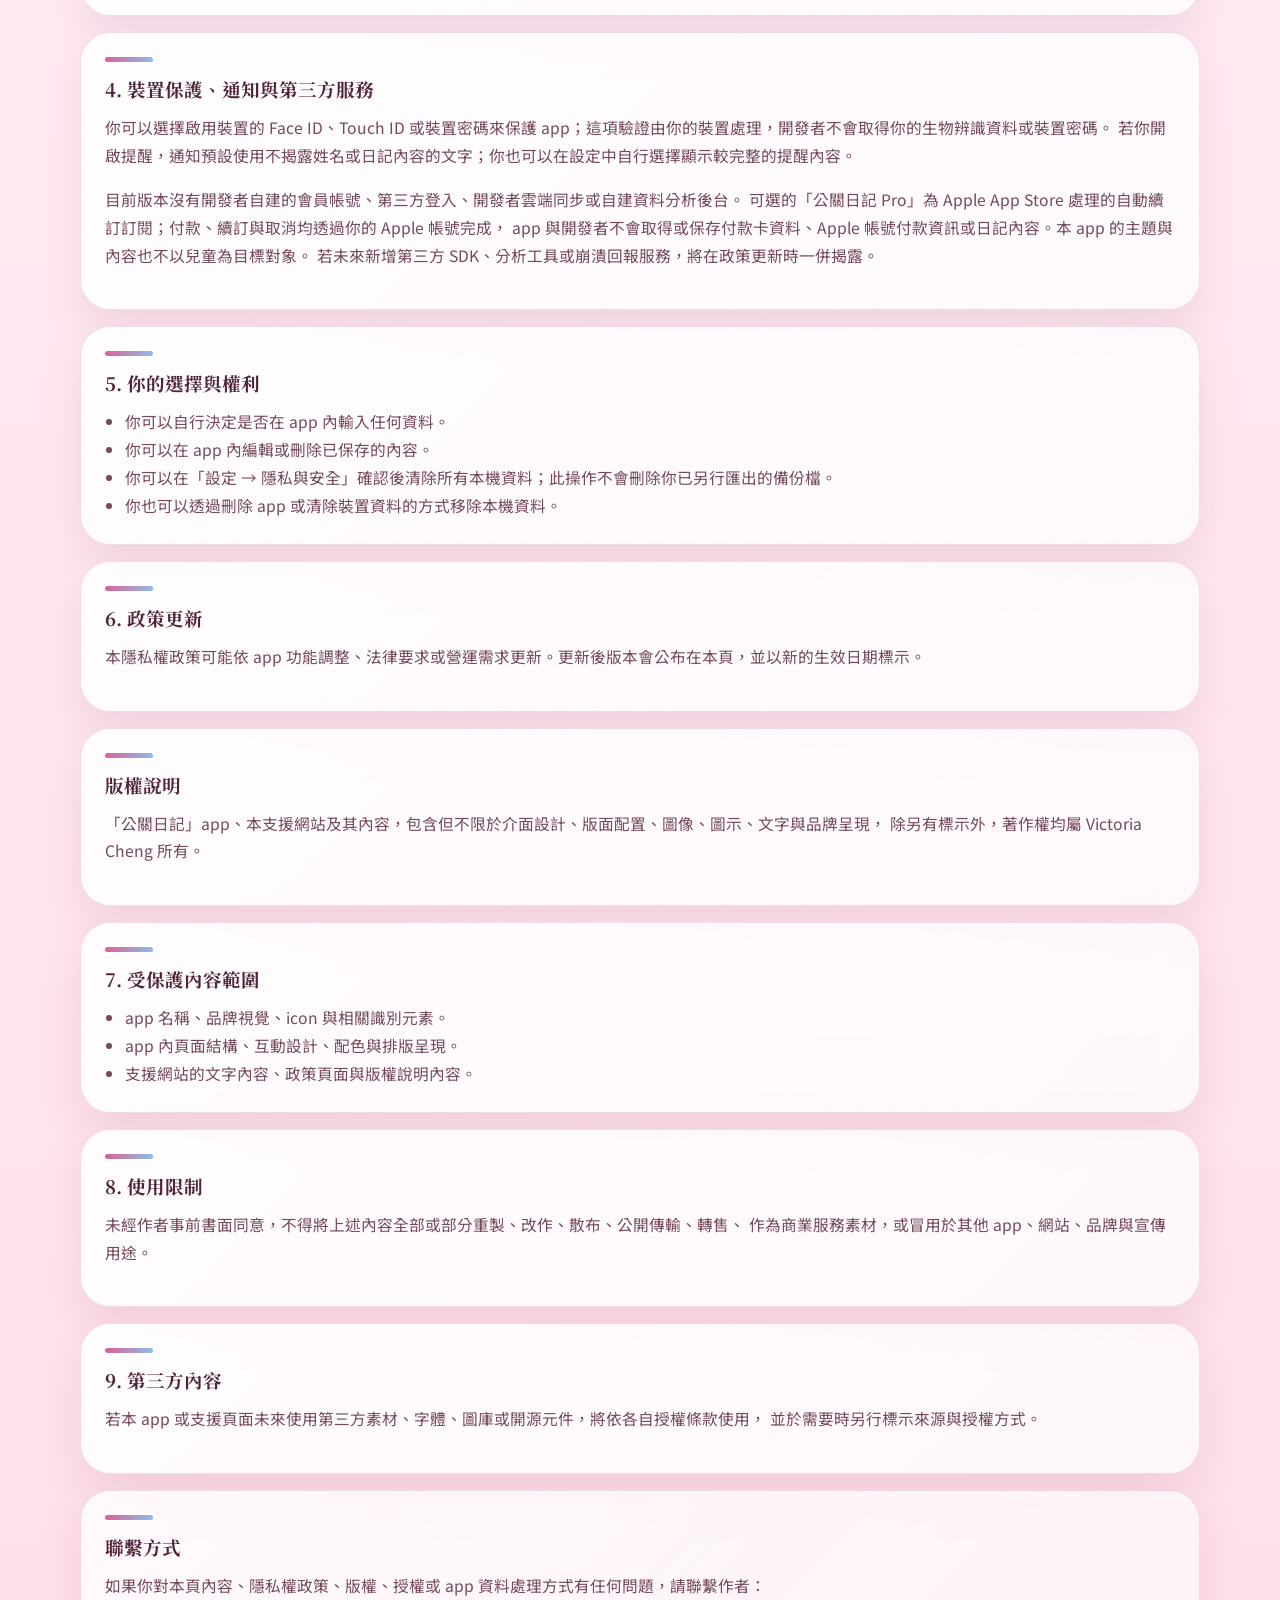
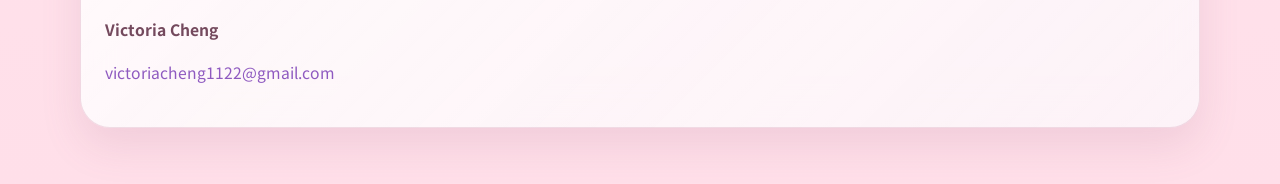
==== commit 715355ac: "Update Pro subscription privacy disclosure" ====
--- a/index.html
+++ b/index.html
@@ -43,7 +43,7 @@
       <aside class="hero-status">
         <div class="status-card">
           <span class="status-label">更新日期</span>
-          <strong>2026 年 9 月 10 日</strong>
+          <strong>2026 年 9 月 11 日</strong>
         </div>
         <div class="status-card">
           <span class="status-label">資料模式</span>
@@ -77,7 +77,7 @@
         <h2>隱私權政策</h2>
         <p>
           本隱私權政策適用於 Victoria Cheng 所提供的 iOS app「公關日記」及其對應的支援頁面。
-          若未來 app 新增雲端同步、會員、第三方登入或分析工具等功能，本政策可能會更新。
+          若未來 app 新增雲端同步、第三方登入或分析工具等功能，本政策可能會更新。
         </p>
       </article>
 
@@ -123,9 +123,10 @@
           若你開啟提醒，通知預設使用不揭露姓名或日記內容的文字；你也可以在設定中自行選擇顯示較完整的提醒內容。
         </p>
         <p>
-          目前版本未規劃會員系統、第三方登入、開發者雲端同步或自建資料分析後台。
-          本 app 的主題與內容也不以兒童為目標對象。若未來新增第三方 SDK、分析工具、崩潰回報或支付功能，
-          將在政策更新時一併揭露。
+          目前版本沒有開發者自建的會員帳號、第三方登入、開發者雲端同步或自建資料分析後台。
+          可選的「公關日記 Pro」為 Apple App Store 處理的自動續訂訂閱；付款、續訂與取消均透過你的 Apple 帳號完成，
+          app 與開發者不會取得或保存付款卡資料、Apple 帳號付款資訊或日記內容。本 app 的主題與內容也不以兒童為目標對象。
+          若未來新增第三方 SDK、分析工具或崩潰回報服務，將在政策更新時一併揭露。
         </p>
       </article>
 
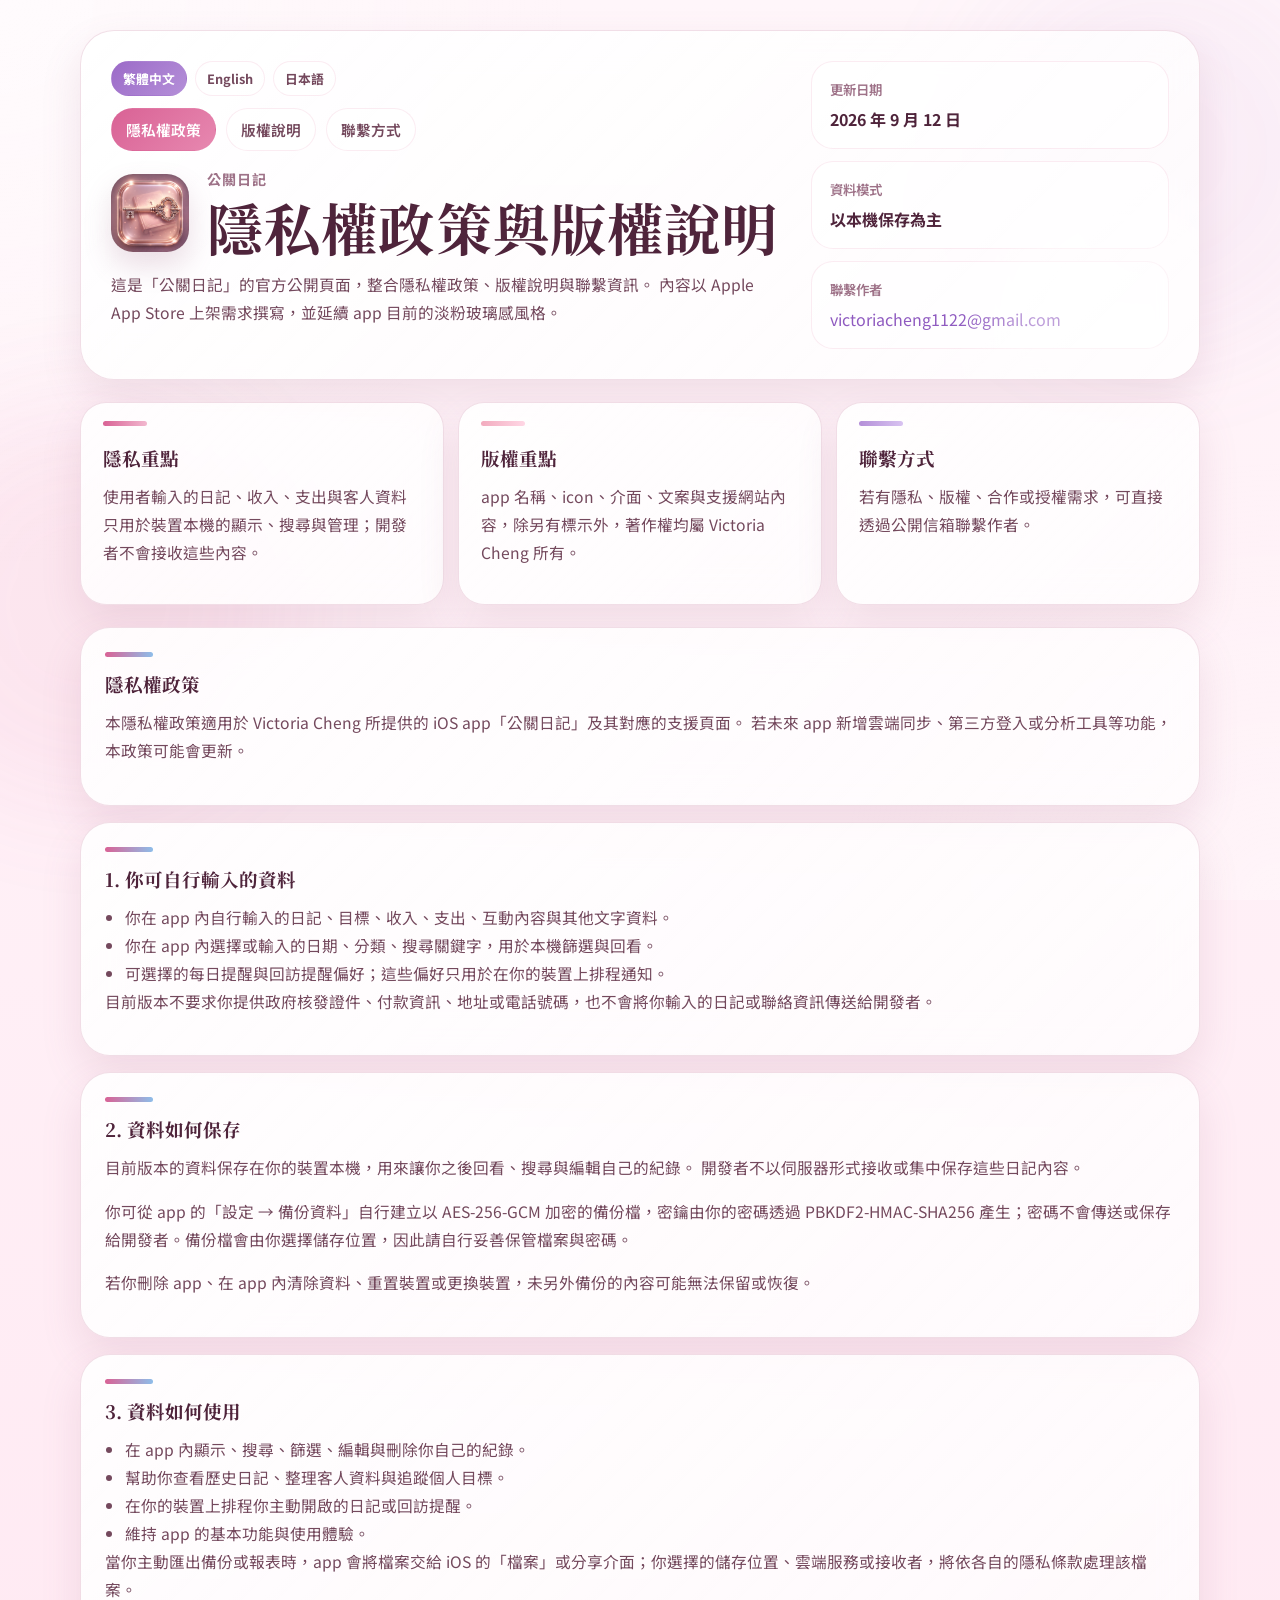
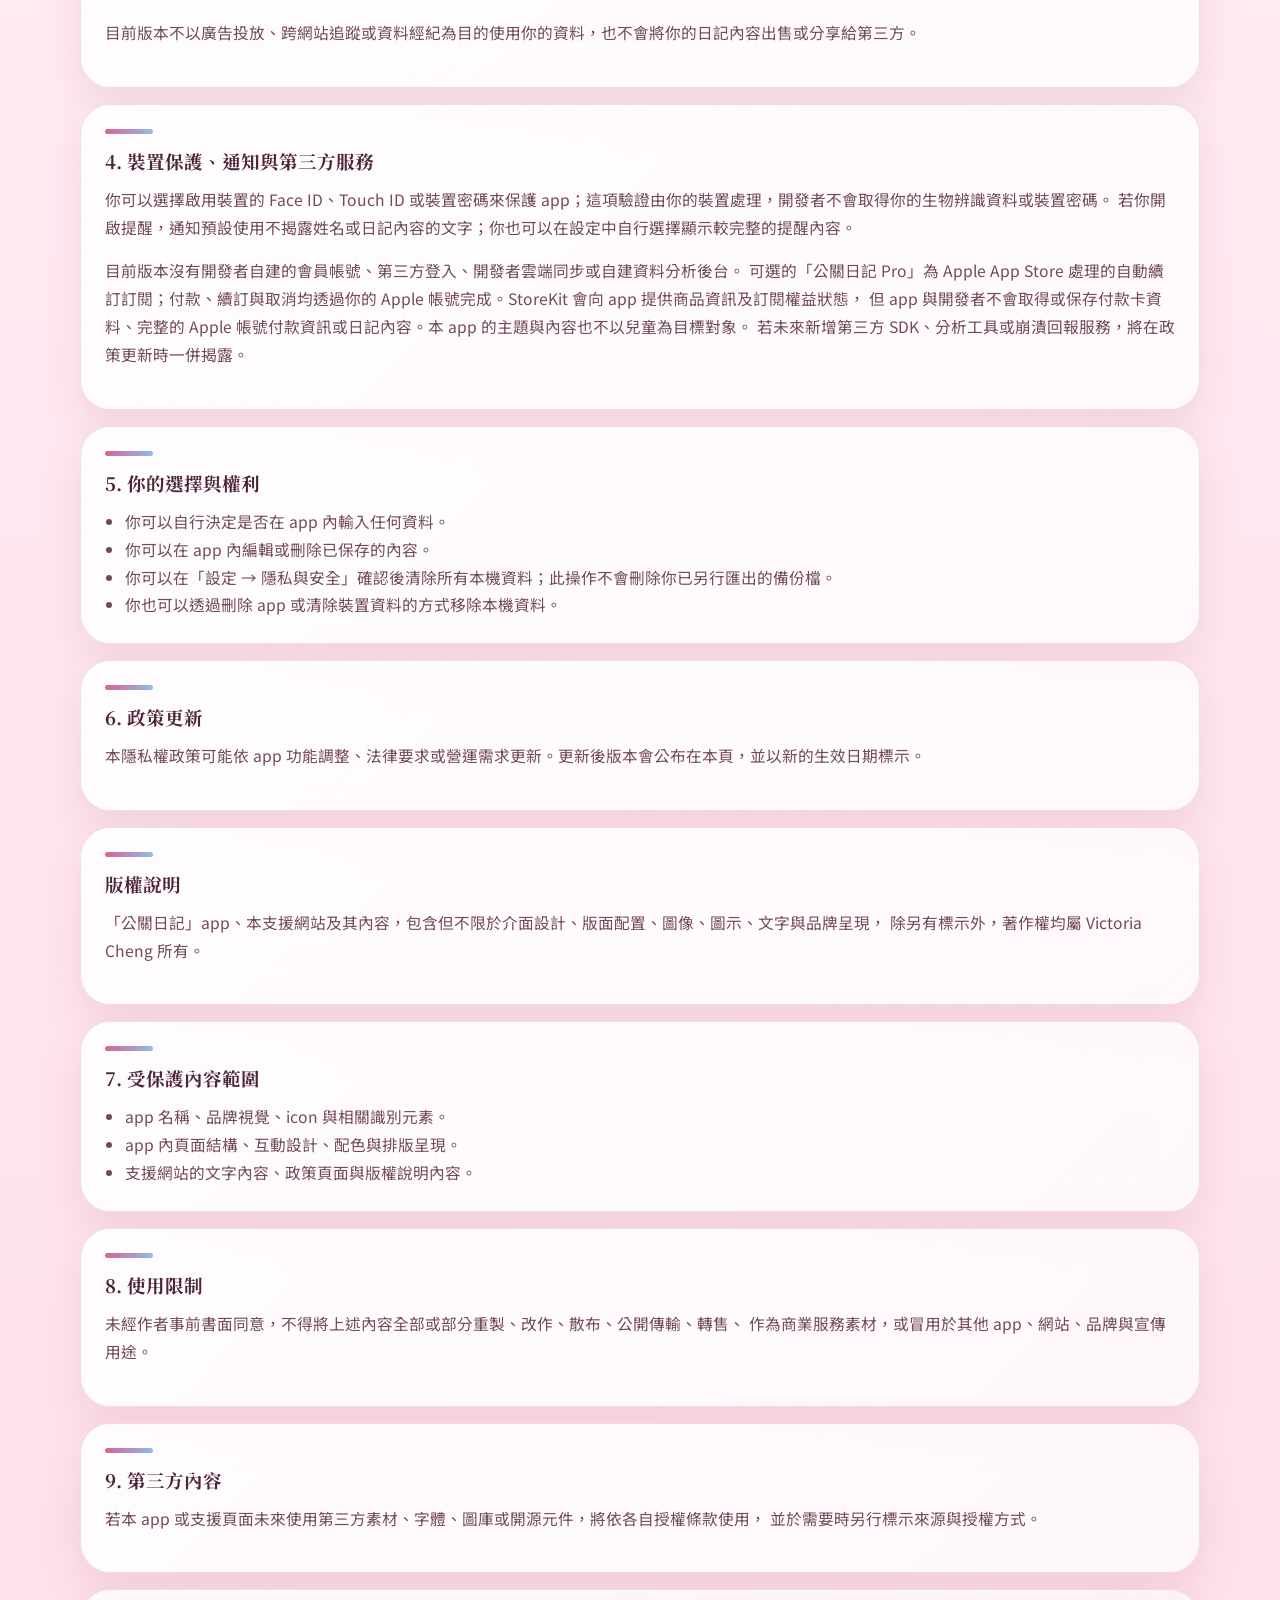
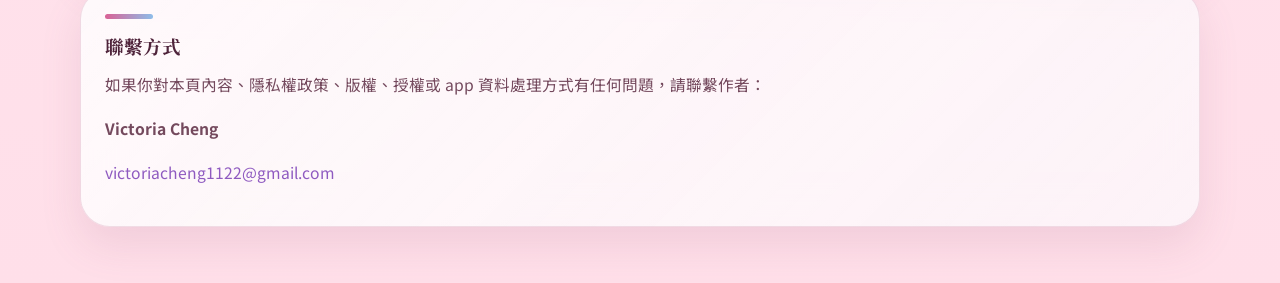
==== commit c0037b28: "Add English and Japanese privacy pages" ====
--- a/index.html
+++ b/index.html
@@ -10,7 +10,7 @@
   >
   <link rel="preconnect" href="https://fonts.googleapis.com">
   <link rel="preconnect" href="https://fonts.gstatic.com" crossorigin>
-  <link href="https://fonts.googleapis.com/css2?family=Noto+Sans+TC:wght@400;500;600;700;800&family=Noto+Serif+TC:wght@700;900&display=swap" rel="stylesheet">
+  <link href="https://fonts.googleapis.com/css2?family=Noto+Sans+TC:wght@400;500;600;700;800&amp;family=Noto+Serif+TC:wght@700;900&amp;display=swap" rel="stylesheet">
   <link rel="stylesheet" href="./styles.css">
 </head>
 <body>
@@ -20,6 +20,11 @@
   <main class="page-shell">
     <section class="hero-card">
       <div class="hero-copy">
+        <nav class="language-nav" aria-label="語言選擇">
+          <a class="language-link" href="./" lang="zh-Hant" hreflang="zh-Hant" aria-current="page">繁體中文</a>
+          <a class="language-link" href="./en/" lang="en" hreflang="en">English</a>
+          <a class="language-link" href="./ja/" lang="ja" hreflang="ja">日本語</a>
+        </nav>
         <nav class="top-nav" aria-label="頁內導覽">
           <a class="nav-pill is-active" href="#privacy">隱私權政策</a>
           <a class="nav-pill" href="#copyright">版權說明</a>
@@ -43,7 +48,7 @@
       <aside class="hero-status">
         <div class="status-card">
           <span class="status-label">更新日期</span>
-          <strong>2026 年 9 月 11 日</strong>
+          <strong>2026 年 9 月 12 日</strong>
         </div>
         <div class="status-card">
           <span class="status-label">資料模式</span>
@@ -99,7 +104,7 @@
           目前版本的資料保存在你的裝置本機，用來讓你之後回看、搜尋與編輯自己的紀錄。
           開發者不以伺服器形式接收或集中保存這些日記內容。
         </p>
-        <p>你可從 app 的「設定 → 備份資料」自行建立加密備份檔；密碼不會傳送或保存給開發者。備份檔會由你選擇儲存位置，因此請自行妥善保管檔案與密碼。</p>
+        <p>你可從 app 的「設定 → 備份資料」自行建立以 AES-256-GCM 加密的備份檔，密鑰由你的密碼透過 PBKDF2-HMAC-SHA256 產生；密碼不會傳送或保存給開發者。備份檔會由你選擇儲存位置，因此請自行妥善保管檔案與密碼。</p>
         <p>若你刪除 app、在 app 內清除資料、重置裝置或更換裝置，未另外備份的內容可能無法保留或恢復。</p>
       </article>
 
@@ -112,6 +117,7 @@
           <li>在你的裝置上排程你主動開啟的日記或回訪提醒。</li>
           <li>維持 app 的基本功能與使用體驗。</li>
         </ul>
+        <p>當你主動匯出備份或報表時，app 會將檔案交給 iOS 的「檔案」或分享介面；你選擇的儲存位置、雲端服務或接收者，將依各自的隱私條款處理該檔案。</p>
         <p>目前版本不以廣告投放、跨網站追蹤或資料經紀為目的使用你的資料，也不會將你的日記內容出售或分享給第三方。</p>
       </article>
 
@@ -124,8 +130,8 @@
         </p>
         <p>
           目前版本沒有開發者自建的會員帳號、第三方登入、開發者雲端同步或自建資料分析後台。
-          可選的「公關日記 Pro」為 Apple App Store 處理的自動續訂訂閱；付款、續訂與取消均透過你的 Apple 帳號完成，
-          app 與開發者不會取得或保存付款卡資料、Apple 帳號付款資訊或日記內容。本 app 的主題與內容也不以兒童為目標對象。
+          可選的「公關日記 Pro」為 Apple App Store 處理的自動續訂訂閱；付款、續訂與取消均透過你的 Apple 帳號完成。StoreKit 會向 app 提供商品資訊及訂閱權益狀態，
+          但 app 與開發者不會取得或保存付款卡資料、完整的 Apple 帳號付款資訊或日記內容。本 app 的主題與內容也不以兒童為目標對象。
           若未來新增第三方 SDK、分析工具或崩潰回報服務，將在政策更新時一併揭露。
         </p>
       </article>
--- a/styles.css
+++ b/styles.css
@@ -33,6 +33,14 @@
   overflow-x: hidden;
 }
 
+:lang(en) body {
+  font-family: "Noto Sans", "Noto Sans TC", sans-serif;
+}
+
+:lang(ja) body {
+  font-family: "Noto Sans JP", "Noto Sans TC", sans-serif;
+}
+
 body::before {
   content: "";
   position: fixed;
@@ -110,6 +118,34 @@
   margin-bottom: 18px;
 }
 
+.language-nav {
+  display: flex;
+  flex-wrap: wrap;
+  gap: 8px;
+  margin-bottom: 12px;
+}
+
+.language-link {
+  display: inline-flex;
+  align-items: center;
+  justify-content: center;
+  min-height: 34px;
+  padding: 7px 11px;
+  border-radius: 999px;
+  color: var(--text-soft);
+  background: rgba(255, 255, 255, 0.48);
+  border: 1px solid rgba(217, 98, 149, 0.12);
+  text-decoration: none;
+  font-size: 0.8rem;
+  font-weight: 700;
+}
+
+.language-link[aria-current="page"] {
+  color: #fff;
+  background: linear-gradient(135deg, #9c6bc8, var(--lavender));
+  border-color: transparent;
+}
+
 .nav-pill {
   display: inline-flex;
   align-items: center;
@@ -166,6 +202,16 @@
   font-size: clamp(2.3rem, 4.4vw, 4rem);
   line-height: 1.06;
   letter-spacing: 0.02em;
+}
+
+:lang(en) h1,
+:lang(en) h2 {
+  font-family: "Noto Serif", "Noto Serif TC", serif;
+}
+
+:lang(ja) h1,
+:lang(ja) h2 {
+  font-family: "Noto Serif JP", "Noto Serif TC", serif;
 }
 
 h2 {
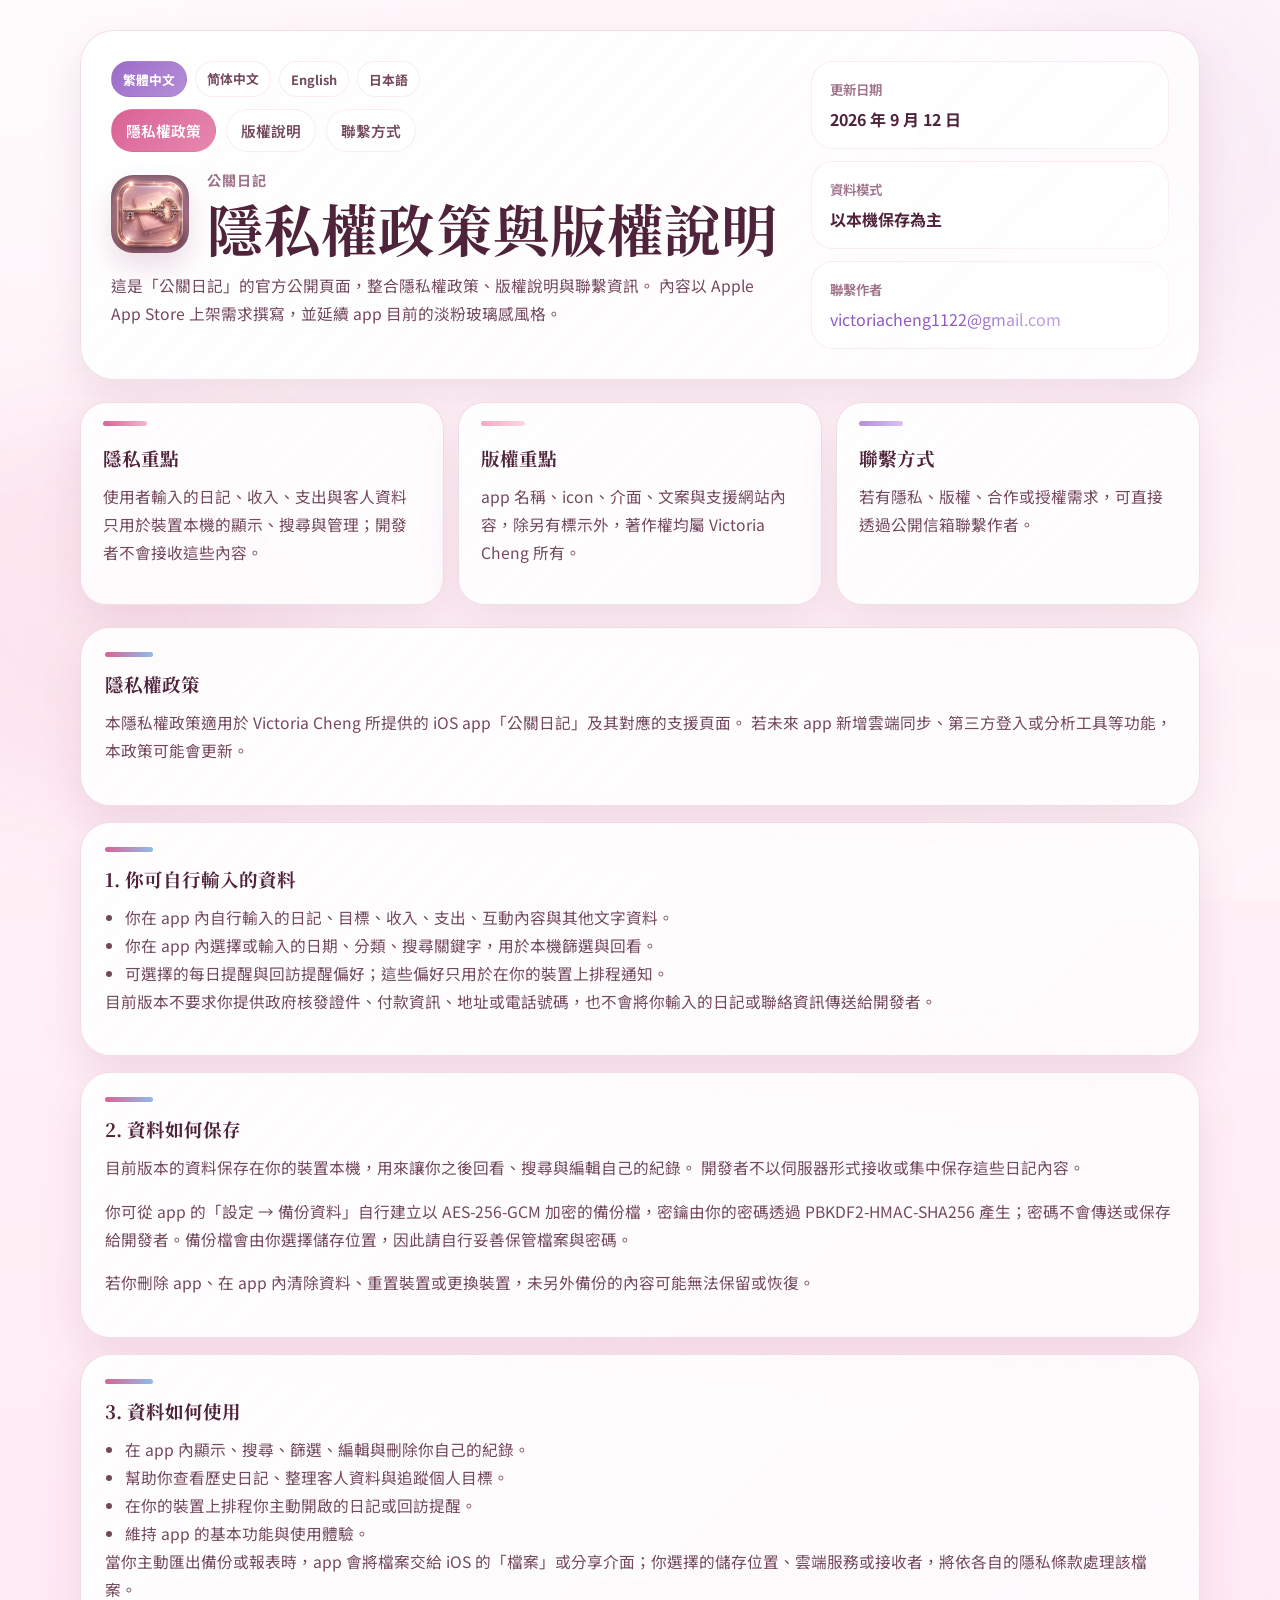
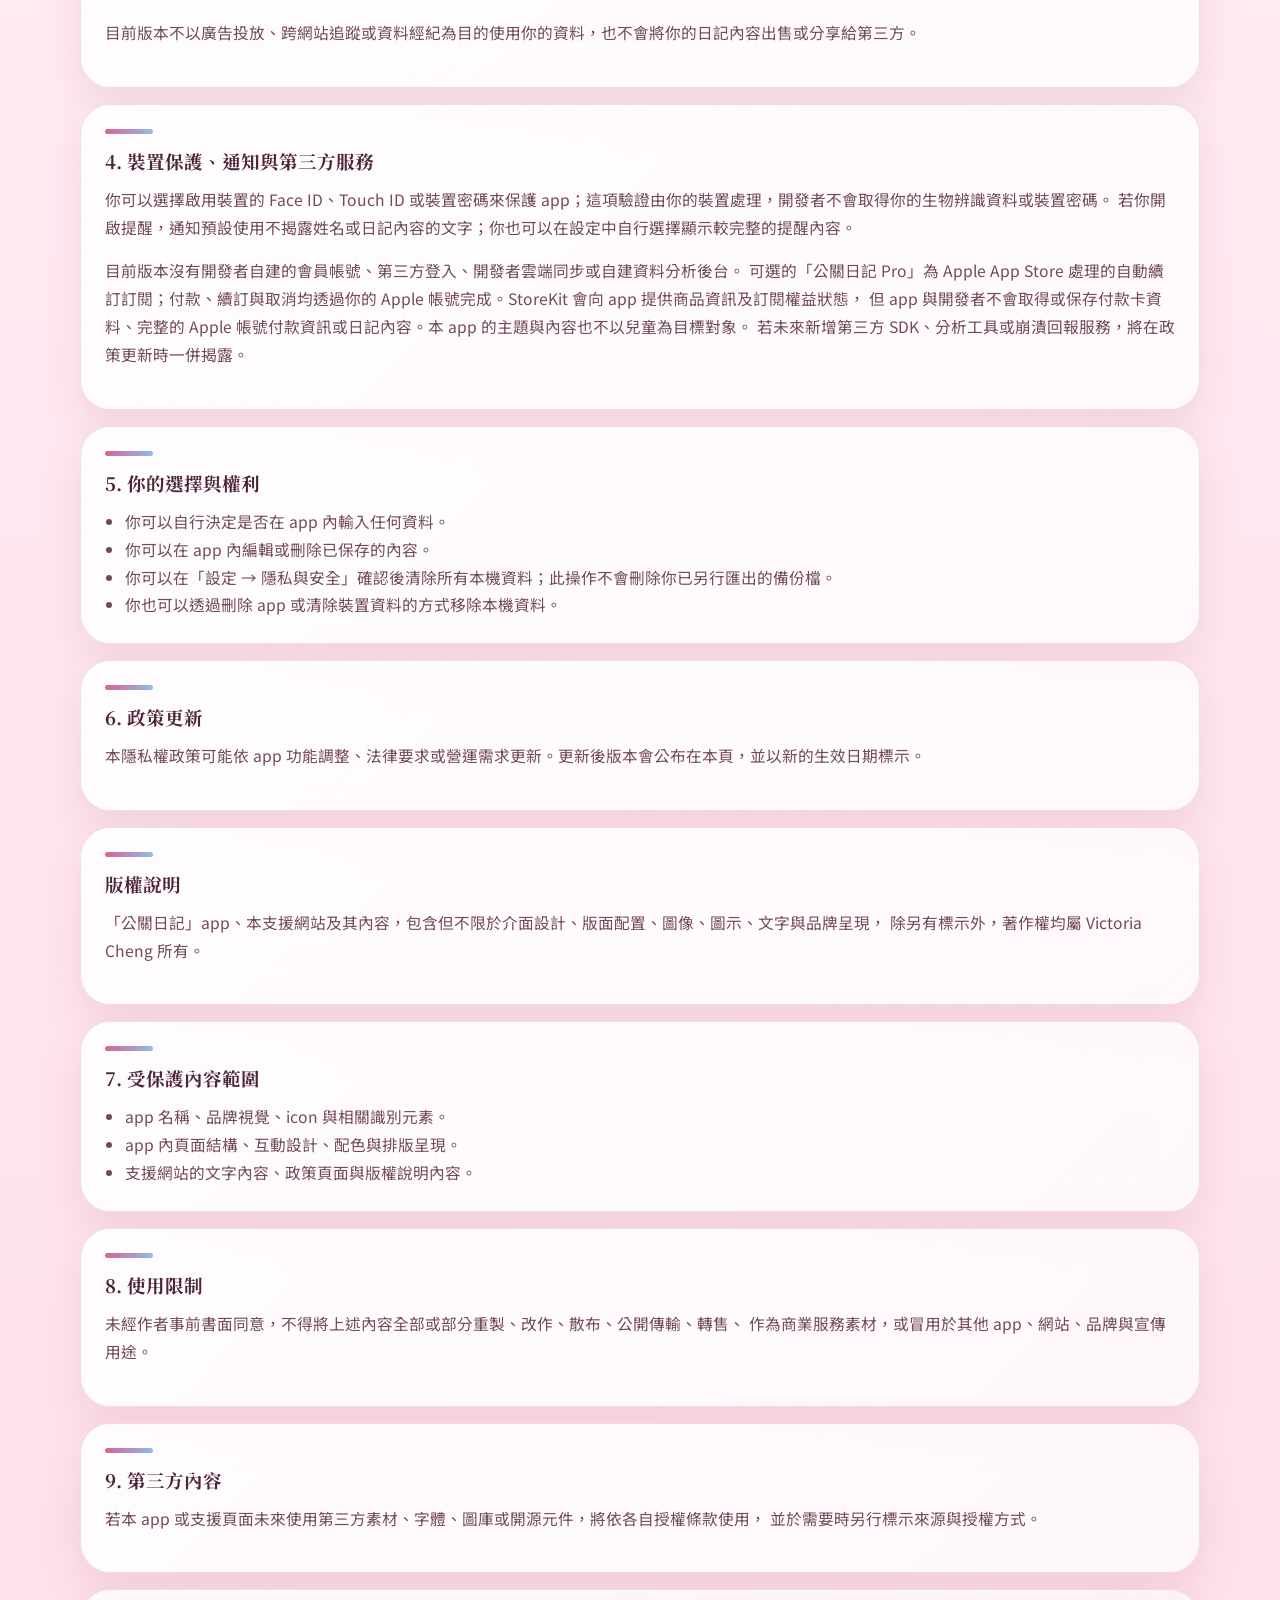
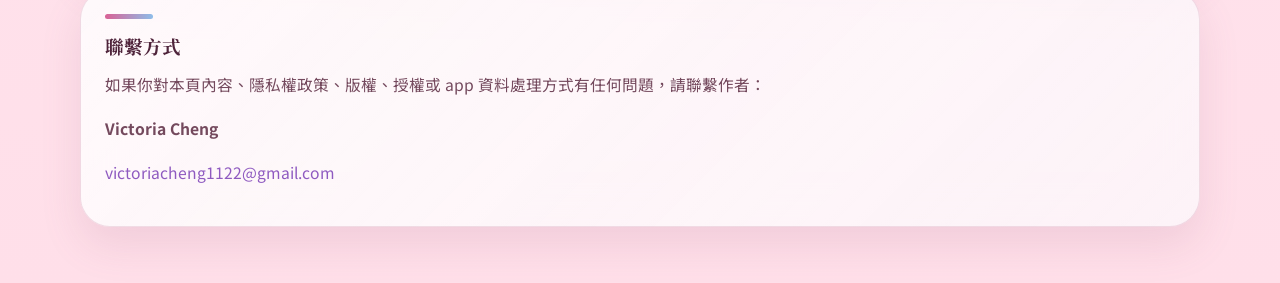
==== commit af002d1c: "Add Simplified Chinese privacy policy" ====
--- a/index.html
+++ b/index.html
@@ -22,6 +22,7 @@
       <div class="hero-copy">
         <nav class="language-nav" aria-label="語言選擇">
           <a class="language-link" href="./" lang="zh-Hant" hreflang="zh-Hant" aria-current="page">繁體中文</a>
+          <a class="language-link" href="./zh-Hans/" lang="zh-Hans" hreflang="zh-Hans">简体中文</a>
           <a class="language-link" href="./en/" lang="en" hreflang="en">English</a>
           <a class="language-link" href="./ja/" lang="ja" hreflang="ja">日本語</a>
         </nav>
--- a/styles.css
+++ b/styles.css
@@ -37,6 +37,10 @@
   font-family: "Noto Sans", "Noto Sans TC", sans-serif;
 }
 
+:lang(zh-Hans) body {
+  font-family: "Noto Sans SC", "Noto Sans TC", sans-serif;
+}
+
 :lang(ja) body {
   font-family: "Noto Sans JP", "Noto Sans TC", sans-serif;
 }
@@ -209,6 +213,11 @@
   font-family: "Noto Serif", "Noto Serif TC", serif;
 }
 
+:lang(zh-Hans) h1,
+:lang(zh-Hans) h2 {
+  font-family: "Noto Serif SC", "Noto Serif TC", serif;
+}
+
 :lang(ja) h1,
 :lang(ja) h2 {
   font-family: "Noto Serif JP", "Noto Serif TC", serif;
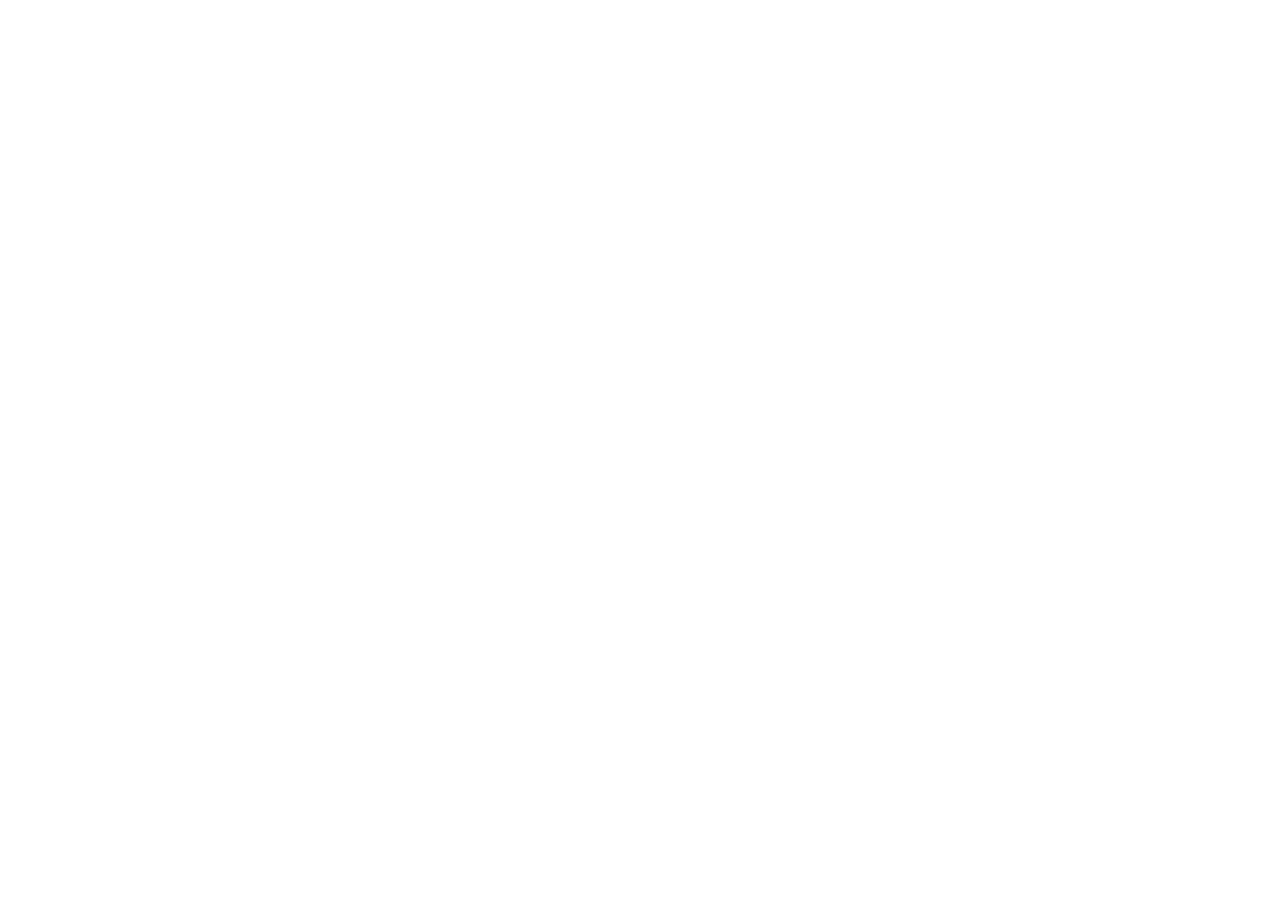
==== commit f6d22005: "Redirect this site to the FireSparkle.Studio website Privacy, support and copyright information for " ====
--- a/index.html
+++ b/index.html
@@ -1,206 +1,58 @@
-<!DOCTYPE html>
+<!doctype html>
 <html lang="zh-Hant">
 <head>
-  <meta charset="UTF-8">
-  <meta name="viewport" content="width=device-width, initial-scale=1.0">
-  <title>公關日記｜隱私權政策與版權說明</title>
-  <meta
-    name="description"
-    content="公關日記官方支援頁，整合隱私權政策、版權說明與聯繫方式，提供 Apple App Store 上架所需公開資訊。"
-  >
-  <link rel="preconnect" href="https://fonts.googleapis.com">
-  <link rel="preconnect" href="https://fonts.gstatic.com" crossorigin>
-  <link href="https://fonts.googleapis.com/css2?family=Noto+Sans+TC:wght@400;500;600;700;800&amp;family=Noto+Serif+TC:wght@700;900&amp;display=swap" rel="stylesheet">
-  <link rel="stylesheet" href="./styles.css">
+<meta charset="utf-8">
+<meta name="viewport" content="width=device-width, initial-scale=1, viewport-fit=cover">
+<title>公關日記｜已搬到花火工作室官網</title>
+<meta name="description" content="《公關日記》的隱私權政策、支援與聯絡資訊已搬到花火工作室 FireSparkle.Studio 官網。">
+<meta name="robots" content="noindex, follow">
+<link rel="canonical" href="https://firesparkle.com/app/pr-diary/privacy/">
+<script>(function(){var b='https://firesparkle.com/app/pr-diary/',k='privacy',r={},s=(location.search+location.hash).toLowerCase(),m=location.search.match(/[?&]lang=([A-Za-z-]+)/),l=m?m[1]:'',x={'pt-BR':'pt','zh-Hant':''};if(/copyright/.test(s))k='copyright';else if(/privacy/.test(s))k='privacy';else if(/support|contact/.test(s))k='support';else if(/terms/.test(s))k='terms';if(r[k])k=r[k];if(l in x)l=x[l];var u=k==='terms'?'https://www.apple.com/legal/internet-services/itunes/dev/stdeula/':b+(k==='privacy'?'privacy/':'support/')+(l?'?lang='+encodeURIComponent(l):'')+(k==='copyright'?'#copyright':'');window.__fsTarget=u;location.replace(u);})();</script>
+<meta http-equiv="refresh" content="0; url=https://firesparkle.com/app/pr-diary/privacy/">
+<meta name="color-scheme" content="light dark">
+<meta name="theme-color" media="(prefers-color-scheme: light)" content="#f7f5f0">
+<meta name="theme-color" media="(prefers-color-scheme: dark)" content="#17161b">
+<link rel="icon" href="https://firesparkle.com/assets/brand/firesparkle-mark-112.png">
+<style>
+:root{--bg:#f7f5f0;--surface:#fffdf9;--ink:#1b1a1f;--ink-soft:#3f3d45;--muted:#726f78;--line:rgba(27,26,31,.12);--line-strong:rgba(27,26,31,.26);--accent:#9a7d49;--app:#b52e66;color-scheme:light}
+@media (prefers-color-scheme:dark){:root{--bg:#17161b;--surface:#1f1e24;--ink:#f1ede6;--ink-soft:#d8d4cc;--muted:#9b968f;--line:rgba(241,237,230,.12);--line-strong:rgba(241,237,230,.26);--accent:#c3a66f;--app:#ef8fb5;color-scheme:dark}}
+*{box-sizing:border-box}
+body{margin:0;min-height:100vh;display:grid;place-items:center;padding:32px 16px;background:var(--bg);color:var(--ink-soft);font-family:"Times New Roman",Tinos,Times,"Noto Serif TC","Songti TC",PMingLiU,serif;font-size:17px;line-height:1.8;letter-spacing:.01em;-webkit-font-smoothing:antialiased}
+main{width:100%;max-width:560px;background:var(--surface);border:1px solid var(--line);border-radius:6px;padding:34px 30px 24px;box-shadow:0 2px 4px rgba(27,26,31,.04),0 24px 48px -28px rgba(27,26,31,.28);position:relative}
+main::before{content:"";position:absolute;left:30px;top:-1px;width:72px;height:2px;background:var(--app)}
+a{color:inherit}
+.brand{display:inline-flex;align-items:center;gap:10px;color:var(--ink);text-decoration:none;font-size:15px;letter-spacing:.04em}
+.brand img{width:28px;height:28px}
+.brand b{font-weight:600}
+.app{display:flex;align-items:center;gap:16px;margin:26px 0 22px}
+.app img{width:64px;height:64px;flex:none;border-radius:22.37%;box-shadow:0 6px 16px -10px rgba(27,26,31,.35),inset 0 0 0 1px rgba(255,255,255,.18)}
+.eyebrow{display:flex;align-items:center;gap:10px;margin:0;font-size:12px;letter-spacing:.2em;text-transform:uppercase;color:var(--muted)}
+.eyebrow::before{content:"";width:22px;height:1px;background:var(--app);flex:none}
+.app strong{display:block;margin-top:4px;color:var(--ink);font-size:19px;font-weight:600;line-height:1.4}
+h1{margin:0 0 10px;color:var(--ink);font-size:clamp(23px,5vw,29px);font-weight:600;line-height:1.35}
+p{margin:0 0 10px}
+.en{color:var(--muted);font-size:15px;line-height:1.6}
+.button{display:inline-flex;align-items:center;gap:10px;min-height:46px;margin:16px 0 18px;padding:10px 22px;border:1px solid var(--ink);border-radius:3px;background:var(--ink);color:var(--bg);text-decoration:none;font-size:15px;letter-spacing:.03em}
+.button:hover{background:transparent;color:var(--ink)}
+.links{display:flex;flex-wrap:wrap;gap:6px 20px;font-size:15px}
+.links a{color:var(--ink);text-decoration:underline;text-underline-offset:5px;text-decoration-color:var(--line-strong)}
+.links a:hover{text-decoration-color:var(--app)}
+.mail{font-family:"Times New Roman",Tinos,Times,serif;direction:ltr}
+footer{display:flex;flex-wrap:wrap;justify-content:space-between;gap:6px;margin-top:22px;padding-top:16px;border-top:1px solid var(--line);font-size:13px;color:var(--muted);letter-spacing:.04em}
+:focus-visible{outline:2px solid var(--accent);outline-offset:4px}
+</style>
 </head>
 <body>
-  <div class="background-glow glow-left"></div>
-  <div class="background-glow glow-right"></div>
-
-  <main class="page-shell">
-    <section class="hero-card">
-      <div class="hero-copy">
-        <nav class="language-nav" aria-label="語言選擇">
-          <a class="language-link" href="./" lang="zh-Hant" hreflang="zh-Hant" aria-current="page">繁體中文</a>
-          <a class="language-link" href="./zh-Hans/" lang="zh-Hans" hreflang="zh-Hans">简体中文</a>
-          <a class="language-link" href="./en/" lang="en" hreflang="en">English</a>
-          <a class="language-link" href="./ja/" lang="ja" hreflang="ja">日本語</a>
-        </nav>
-        <nav class="top-nav" aria-label="頁內導覽">
-          <a class="nav-pill is-active" href="#privacy">隱私權政策</a>
-          <a class="nav-pill" href="#copyright">版權說明</a>
-          <a class="nav-pill" href="#contact">聯繫方式</a>
-        </nav>
-
-        <div class="brand-lockup">
-          <img class="app-icon" src="./assets/app-icon.png" alt="公關日記 App Icon">
-          <div>
-            <p class="eyebrow">公關日記</p>
-            <h1>隱私權政策與版權說明</h1>
-          </div>
-        </div>
-
-        <p class="hero-text">
-          這是「公關日記」的官方公開頁面，整合隱私權政策、版權說明與聯繫資訊。
-          內容以 Apple App Store 上架需求撰寫，並延續 app 目前的淡粉玻璃感風格。
-        </p>
-      </div>
-
-      <aside class="hero-status">
-        <div class="status-card">
-          <span class="status-label">更新日期</span>
-          <strong>2026 年 9 月 12 日</strong>
-        </div>
-        <div class="status-card">
-          <span class="status-label">資料模式</span>
-          <strong>以本機保存為主</strong>
-        </div>
-        <div class="status-card">
-          <span class="status-label">聯繫作者</span>
-          <a href="mailto:victoriacheng1122@gmail.com">victoriacheng1122@gmail.com</a>
-        </div>
-      </aside>
-    </section>
-
-    <section class="summary-grid">
-      <article class="summary-card accent-rose">
-        <h2>隱私重點</h2>
-        <p>使用者輸入的日記、收入、支出與客人資料只用於裝置本機的顯示、搜尋與管理；開發者不會接收這些內容。</p>
-      </article>
-      <article class="summary-card accent-peach">
-        <h2>版權重點</h2>
-        <p>app 名稱、icon、介面、文案與支援網站內容，除另有標示外，著作權均屬 Victoria Cheng 所有。</p>
-      </article>
-      <article class="summary-card accent-lavender">
-        <h2>聯繫方式</h2>
-        <p>若有隱私、版權、合作或授權需求，可直接透過公開信箱聯繫作者。</p>
-      </article>
-    </section>
-
-    <section class="policy-layout">
-      <article class="policy-card" id="privacy">
-        <div class="section-marker"></div>
-        <h2>隱私權政策</h2>
-        <p>
-          本隱私權政策適用於 Victoria Cheng 所提供的 iOS app「公關日記」及其對應的支援頁面。
-          若未來 app 新增雲端同步、第三方登入或分析工具等功能，本政策可能會更新。
-        </p>
-      </article>
-
-      <article class="policy-card">
-        <div class="section-marker"></div>
-        <h2>1. 你可自行輸入的資料</h2>
-        <ul>
-          <li>你在 app 內自行輸入的日記、目標、收入、支出、互動內容與其他文字資料。</li>
-          <li>你在 app 內選擇或輸入的日期、分類、搜尋關鍵字，用於本機篩選與回看。</li>
-          <li>可選擇的每日提醒與回訪提醒偏好；這些偏好只用於在你的裝置上排程通知。</li>
-        </ul>
-        <p>目前版本不要求你提供政府核發證件、付款資訊、地址或電話號碼，也不會將你輸入的日記或聯絡資訊傳送給開發者。</p>
-      </article>
-
-      <article class="policy-card">
-        <div class="section-marker"></div>
-        <h2>2. 資料如何保存</h2>
-        <p>
-          目前版本的資料保存在你的裝置本機，用來讓你之後回看、搜尋與編輯自己的紀錄。
-          開發者不以伺服器形式接收或集中保存這些日記內容。
-        </p>
-        <p>你可從 app 的「設定 → 備份資料」自行建立以 AES-256-GCM 加密的備份檔，密鑰由你的密碼透過 PBKDF2-HMAC-SHA256 產生；密碼不會傳送或保存給開發者。備份檔會由你選擇儲存位置，因此請自行妥善保管檔案與密碼。</p>
-        <p>若你刪除 app、在 app 內清除資料、重置裝置或更換裝置，未另外備份的內容可能無法保留或恢復。</p>
-      </article>
-
-      <article class="policy-card">
-        <div class="section-marker"></div>
-        <h2>3. 資料如何使用</h2>
-        <ul>
-          <li>在 app 內顯示、搜尋、篩選、編輯與刪除你自己的紀錄。</li>
-          <li>幫助你查看歷史日記、整理客人資料與追蹤個人目標。</li>
-          <li>在你的裝置上排程你主動開啟的日記或回訪提醒。</li>
-          <li>維持 app 的基本功能與使用體驗。</li>
-        </ul>
-        <p>當你主動匯出備份或報表時，app 會將檔案交給 iOS 的「檔案」或分享介面；你選擇的儲存位置、雲端服務或接收者，將依各自的隱私條款處理該檔案。</p>
-        <p>目前版本不以廣告投放、跨網站追蹤或資料經紀為目的使用你的資料，也不會將你的日記內容出售或分享給第三方。</p>
-      </article>
-
-      <article class="policy-card">
-        <div class="section-marker"></div>
-        <h2>4. 裝置保護、通知與第三方服務</h2>
-        <p>
-          你可以選擇啟用裝置的 Face ID、Touch ID 或裝置密碼來保護 app；這項驗證由你的裝置處理，開發者不會取得你的生物辨識資料或裝置密碼。
-          若你開啟提醒，通知預設使用不揭露姓名或日記內容的文字；你也可以在設定中自行選擇顯示較完整的提醒內容。
-        </p>
-        <p>
-          目前版本沒有開發者自建的會員帳號、第三方登入、開發者雲端同步或自建資料分析後台。
-          可選的「公關日記 Pro」為 Apple App Store 處理的自動續訂訂閱；付款、續訂與取消均透過你的 Apple 帳號完成。StoreKit 會向 app 提供商品資訊及訂閱權益狀態，
-          但 app 與開發者不會取得或保存付款卡資料、完整的 Apple 帳號付款資訊或日記內容。本 app 的主題與內容也不以兒童為目標對象。
-          若未來新增第三方 SDK、分析工具或崩潰回報服務，將在政策更新時一併揭露。
-        </p>
-      </article>
-
-      <article class="policy-card">
-        <div class="section-marker"></div>
-        <h2>5. 你的選擇與權利</h2>
-        <ul>
-          <li>你可以自行決定是否在 app 內輸入任何資料。</li>
-          <li>你可以在 app 內編輯或刪除已保存的內容。</li>
-          <li>你可以在「設定 → 隱私與安全」確認後清除所有本機資料；此操作不會刪除你已另行匯出的備份檔。</li>
-          <li>你也可以透過刪除 app 或清除裝置資料的方式移除本機資料。</li>
-        </ul>
-      </article>
-
-      <article class="policy-card">
-        <div class="section-marker"></div>
-        <h2>6. 政策更新</h2>
-        <p>
-          本隱私權政策可能依 app 功能調整、法律要求或營運需求更新。更新後版本會公布在本頁，並以新的生效日期標示。
-        </p>
-      </article>
-
-      <article class="policy-card" id="copyright">
-        <div class="section-marker"></div>
-        <h2>版權說明</h2>
-        <p>
-          「公關日記」app、本支援網站及其內容，包含但不限於介面設計、版面配置、圖像、圖示、文字與品牌呈現，
-          除另有標示外，著作權均屬 Victoria Cheng 所有。
-        </p>
-      </article>
-
-      <article class="policy-card">
-        <div class="section-marker"></div>
-        <h2>7. 受保護內容範圍</h2>
-        <ul>
-          <li>app 名稱、品牌視覺、icon 與相關識別元素。</li>
-          <li>app 內頁面結構、互動設計、配色與排版呈現。</li>
-          <li>支援網站的文字內容、政策頁面與版權說明內容。</li>
-        </ul>
-      </article>
-
-      <article class="policy-card">
-        <div class="section-marker"></div>
-        <h2>8. 使用限制</h2>
-        <p>
-          未經作者事前書面同意，不得將上述內容全部或部分重製、改作、散布、公開傳輸、轉售、
-          作為商業服務素材，或冒用於其他 app、網站、品牌與宣傳用途。
-        </p>
-      </article>
-
-      <article class="policy-card">
-        <div class="section-marker"></div>
-        <h2>9. 第三方內容</h2>
-        <p>
-          若本 app 或支援頁面未來使用第三方素材、字體、圖庫或開源元件，將依各自授權條款使用，
-          並於需要時另行標示來源與授權方式。
-        </p>
-      </article>
-
-      <article class="policy-card contact-card" id="contact">
-        <div class="section-marker"></div>
-        <h2>聯繫方式</h2>
-        <p>如果你對本頁內容、隱私權政策、版權、授權或 app 資料處理方式有任何問題，請聯繫作者：</p>
-        <p><strong>Victoria Cheng</strong></p>
-        <p><a href="mailto:victoriacheng1122@gmail.com">victoriacheng1122@gmail.com</a></p>
-      </article>
-    </section>
-  </main>
+<main>
+<a class="brand" href="https://firesparkle.com/"><img src="https://firesparkle.com/assets/brand/firesparkle-mark-112.png" alt="" width="28" height="28"><span><b>花火工作室</b> FireSparkle.Studio</span></a>
+<div class="app"><img src="https://firesparkle.com/assets/apps/6761694656.jpg" alt="" width="64" height="64"><div><p class="eyebrow" lang="en">PR Diary</p><strong>公關日記</strong></div></div>
+<h1>這個頁面已搬到花火工作室官網</h1>
+<p>《公關日記》的隱私權政策、支援與聯絡資訊，現在都在花火工作室 FireSparkle.Studio 官網。正在為你開啟新頁面。</p>
+<p class="en" lang="en">This page has moved to the FireSparkle.Studio website. Opening the new page now.</p>
+<a class="button" id="continue" href="https://firesparkle.com/app/pr-diary/privacy/">前往新頁面 Continue <span aria-hidden="true">→</span></a>
+<nav class="links" aria-label="公關日記"><a href="https://firesparkle.com/app/pr-diary/privacy/">隱私權政策 Privacy</a><a href="https://firesparkle.com/app/pr-diary/support/">支援與聯絡 Support</a><a class="mail" href="mailto:firesparkle.studio@gmail.com">firesparkle.studio@gmail.com</a></nav>
+<footer><span>© 花火工作室 FireSparkle.Studio</span><a href="https://firesparkle.com/">firesparkle.com</a></footer>
+</main>
+<script>if(window.__fsTarget)document.getElementById('continue').href=window.__fsTarget;</script>
 </body>
 </html>
